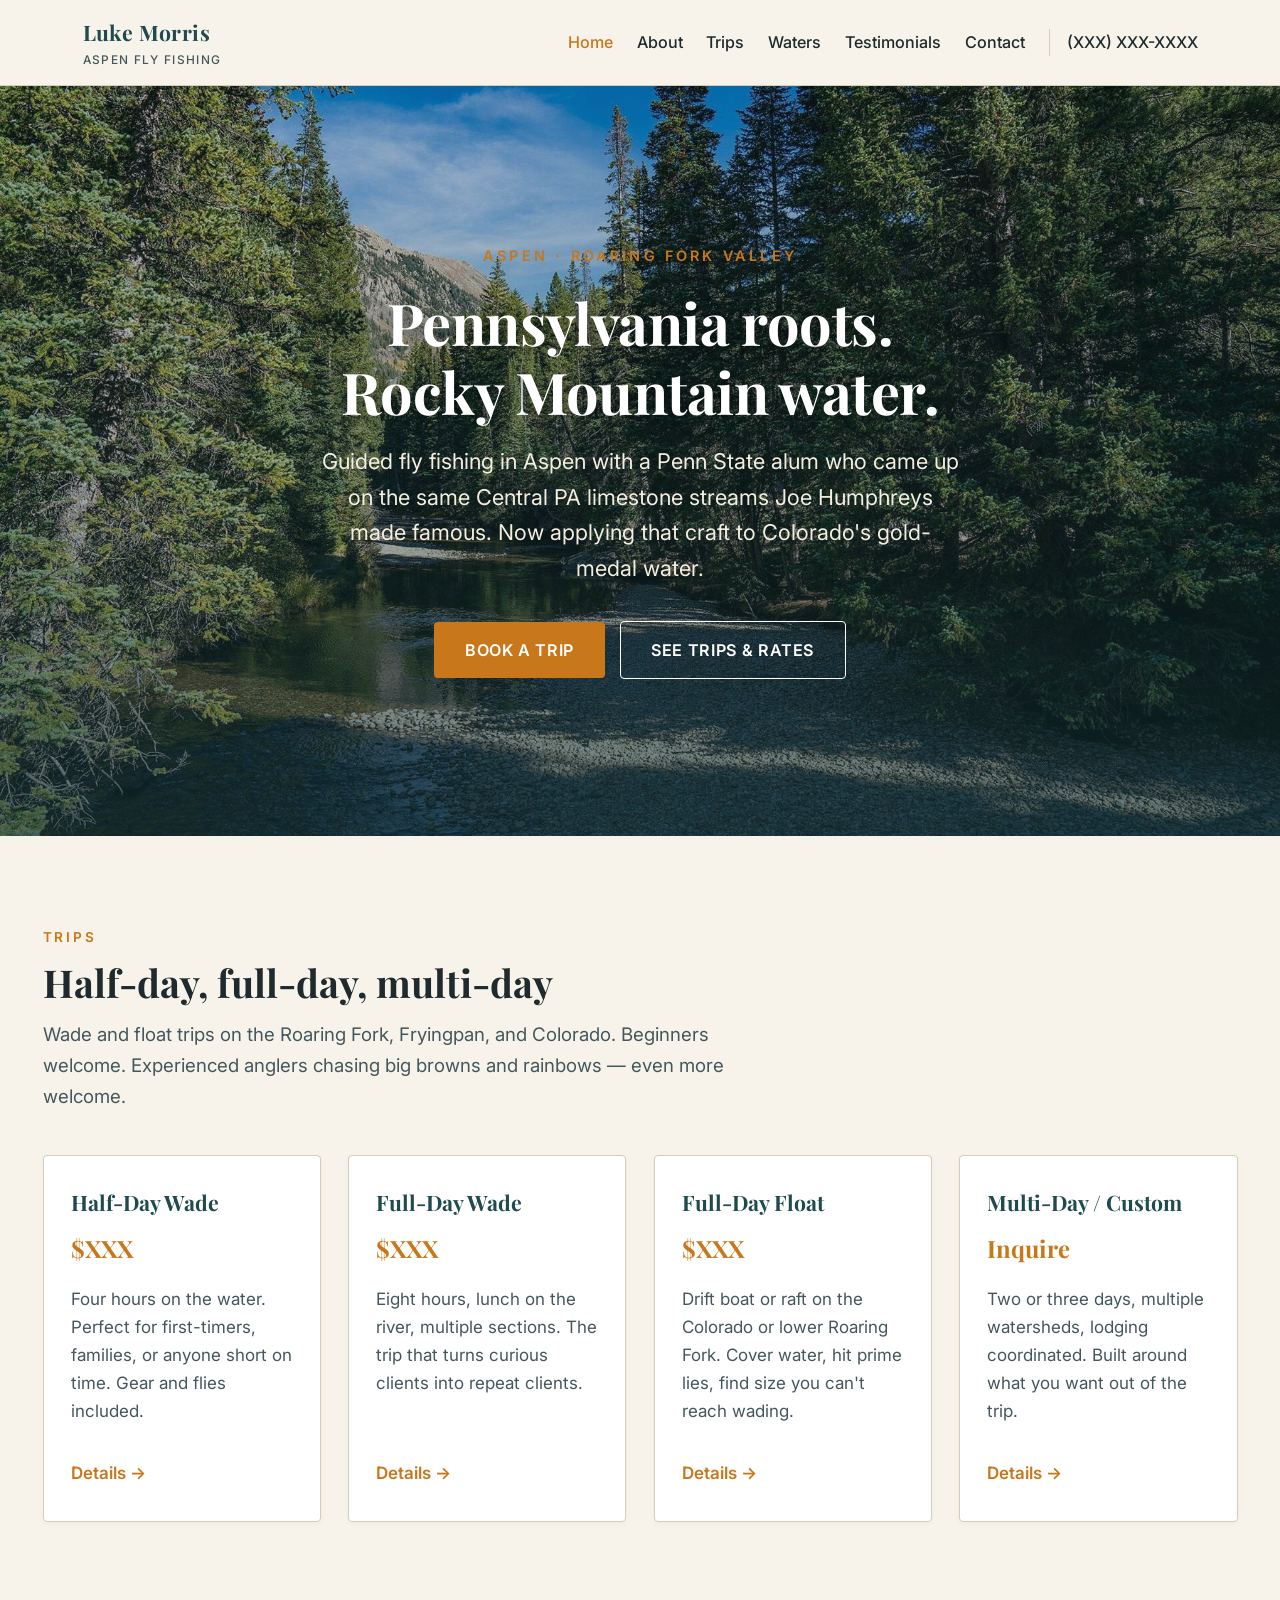
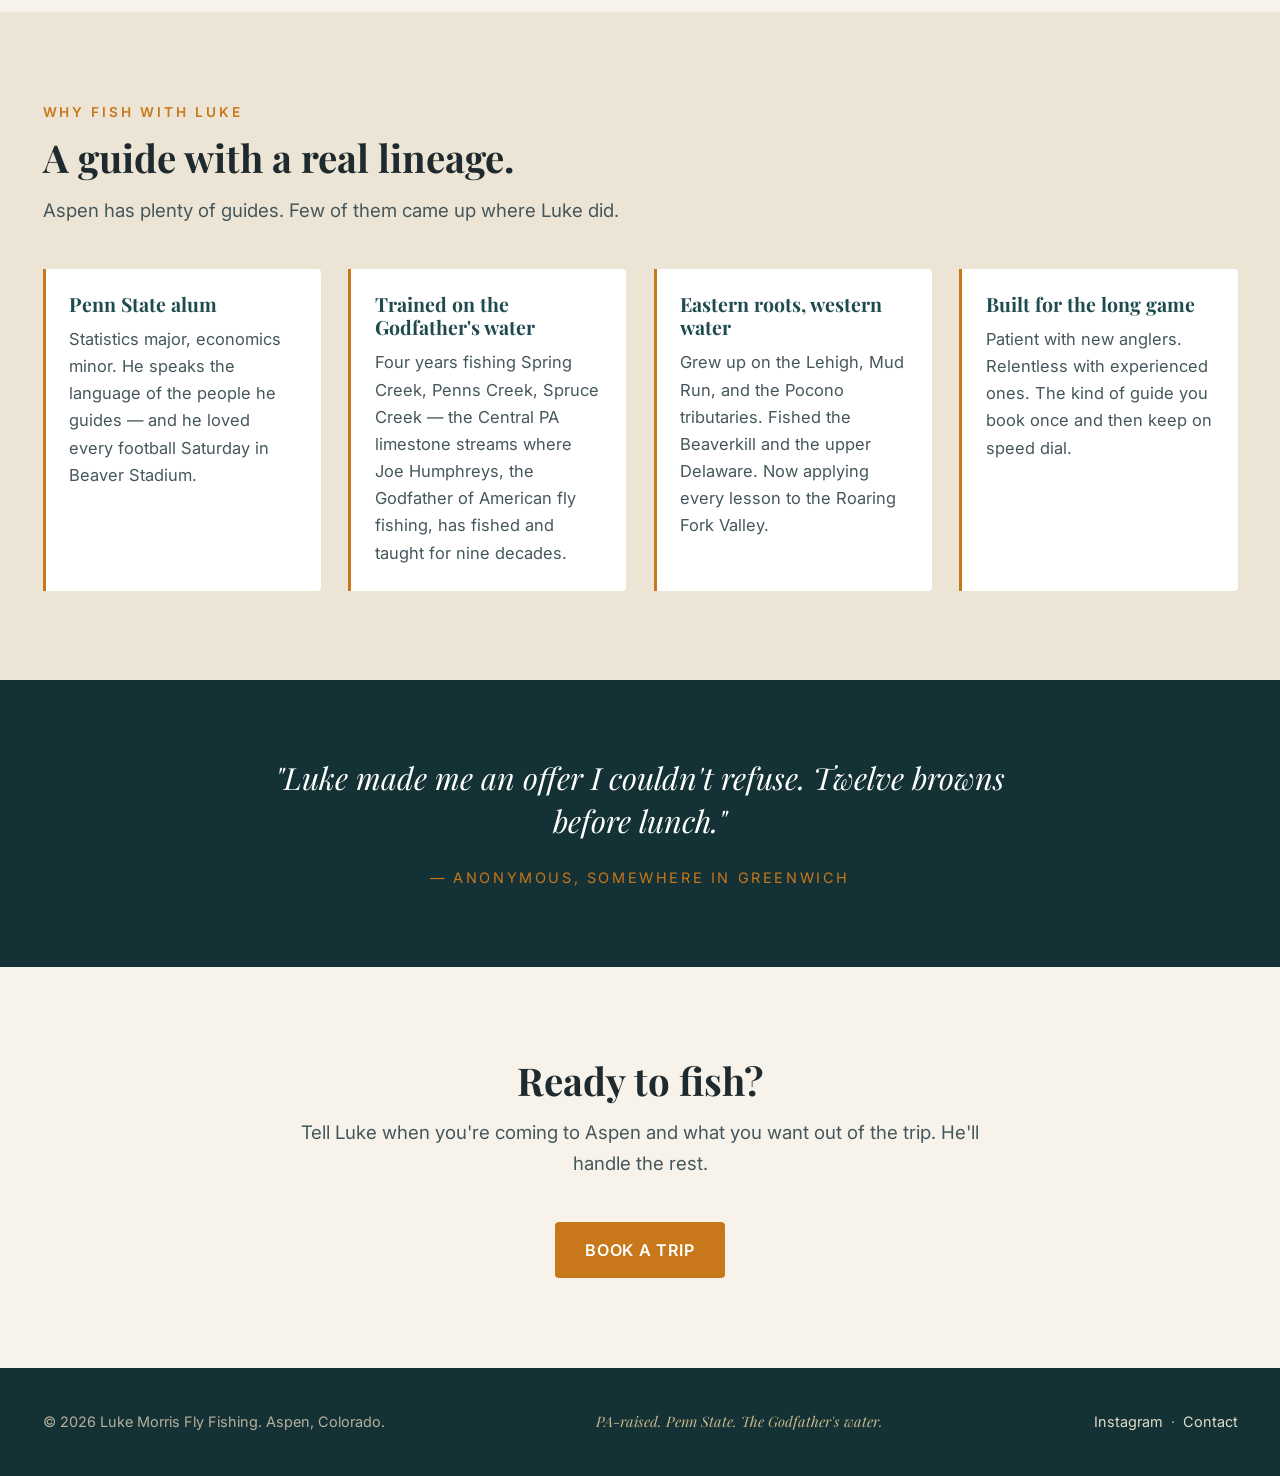
==== index.html @ 860aa76e "Hero image: use inline background-image (url() in CSS var was resolving relative to css/ subfolder)" ====
﻿<!doctype html>
<html lang="en">
<head>
<meta charset="utf-8">
<meta name="viewport" content="width=device-width,initial-scale=1">
<title>Luke Morris Fly Fishing — Aspen, Colorado</title>
<meta name="description" content="Aspen fly fishing guide Luke Morris — Pennsylvania roots, Penn State alum, Rocky Mountain water. Guided wade and float trips on the Roaring Fork and Colorado's gold-medal rivers.">
<link rel="preconnect" href="https://fonts.googleapis.com">
<link rel="preconnect" href="https://fonts.gstatic.com" crossorigin>
<link href="https://fonts.googleapis.com/css2?family=Playfair+Display:wght@600;700&family=Inter:wght@400;500;600;700&display=swap" rel="stylesheet">
<link rel="stylesheet" href="css/styles.css">
</head>
<body>

<header class="site-header">
  <div class="nav-wrap">
    <div class="brand">
      <a href="index.html">Luke Morris<small>Aspen Fly Fishing</small></a>
    </div>
    <button class="nav-toggle" aria-label="Open menu" aria-expanded="false">☰</button>
    <nav class="nav-main">
      <a href="index.html" class="active">Home</a>
      <a href="about.html">About</a>
      <a href="trips.html">Trips</a>
      <a href="waters.html">Waters</a>
      <a href="testimonials.html">Testimonials</a>
      <a href="contact.html">Contact</a>
      <a href="tel:+10000000000" class="nav-phone">(XXX) XXX-XXXX</a>
    </nav>
  </div>
</header>

<section class="hero" style="background-image:url('images/hero/home-hero.jpg');">
  <div class="hero-inner">
    <div class="eyebrow">Aspen · Roaring Fork Valley</div>
    <h1>Pennsylvania roots.<br>Rocky Mountain water.</h1>
    <p class="lede">Guided fly fishing in Aspen with a Penn State alum who came up on the same Central PA limestone streams Joe Humphreys made famous. Now applying that craft to Colorado's gold-medal water.</p>
    <a href="contact.html" class="btn">Book a trip</a>
    &nbsp;
    <a href="trips.html" class="btn btn-ghost">See trips &amp; rates</a>
  </div>
</section>

<section>
  <div class="section-wrap">
    <div class="section-eyebrow">Trips</div>
    <h2 class="section-title">Half-day, full-day, multi-day</h2>
    <p class="section-lede">Wade and float trips on the Roaring Fork, Fryingpan, and Colorado. Beginners welcome. Experienced anglers chasing big browns and rainbows — even more welcome.</p>
    <div class="tiles">
      <div class="tile">
        <h3>Half-Day Wade</h3>
        <div class="price">$XXX</div>
        <p>Four hours on the water. Perfect for first-timers, families, or anyone short on time. Gear and flies included.</p>
        <div class="tile-cta"><a href="trips.html#half-day">Details &rarr;</a></div>
      </div>
      <div class="tile">
        <h3>Full-Day Wade</h3>
        <div class="price">$XXX</div>
        <p>Eight hours, lunch on the river, multiple sections. The trip that turns curious clients into repeat clients.</p>
        <div class="tile-cta"><a href="trips.html#full-day">Details &rarr;</a></div>
      </div>
      <div class="tile">
        <h3>Full-Day Float</h3>
        <div class="price">$XXX</div>
        <p>Drift boat or raft on the Colorado or lower Roaring Fork. Cover water, hit prime lies, find size you can't reach wading.</p>
        <div class="tile-cta"><a href="trips.html#float">Details &rarr;</a></div>
      </div>
      <div class="tile">
        <h3>Multi-Day / Custom</h3>
        <div class="price">Inquire</div>
        <p>Two or three days, multiple watersheds, lodging coordinated. Built around what you want out of the trip.</p>
        <div class="tile-cta"><a href="trips.html#multi-day">Details &rarr;</a></div>
      </div>
    </div>
  </div>
</section>

<section class="bg-alt">
  <div class="section-wrap">
    <div class="section-eyebrow">Why fish with Luke</div>
    <h2 class="section-title">A guide with a real lineage.</h2>
    <p class="section-lede">Aspen has plenty of guides. Few of them came up where Luke did.</p>
    <div class="reasons">
      <div class="reason">
        <h3>Penn State alum</h3>
        <p>Statistics major, economics minor. He speaks the language of the people he guides — and he loved every football Saturday in Beaver Stadium.</p>
      </div>
      <div class="reason">
        <h3>Trained on the Godfather's water</h3>
        <p>Four years fishing Spring Creek, Penns Creek, Spruce Creek — the Central PA limestone streams where Joe Humphreys, the Godfather of American fly fishing, has fished and taught for nine decades.</p>
      </div>
      <div class="reason">
        <h3>Eastern roots, western water</h3>
        <p>Grew up on the Lehigh, Mud Run, and the Pocono tributaries. Fished the Beaverkill and the upper Delaware. Now applying every lesson to the Roaring Fork Valley.</p>
      </div>
      <div class="reason">
        <h3>Built for the long game</h3>
        <p>Patient with new anglers. Relentless with experienced ones. The kind of guide you book once and then keep on speed dial.</p>
      </div>
    </div>
  </div>
</section>

<section class="pullquote">
  <blockquote>
    "Luke made me an offer I couldn't refuse. Twelve browns before lunch."
  </blockquote>
  <cite>— Anonymous, somewhere in Greenwich</cite>
</section>

<section>
  <div class="section-wrap" style="text-align:center;">
    <h2 class="section-title">Ready to fish?</h2>
    <p class="section-lede" style="margin-left:auto;margin-right:auto;">Tell Luke when you're coming to Aspen and what you want out of the trip. He'll handle the rest.</p>
    <a href="contact.html" class="btn">Book a trip</a>
  </div>
</section>

<footer class="site-footer">
  <div class="footer-wrap">
    <div>&copy; <span id="yr"></span> Luke Morris Fly Fishing. Aspen, Colorado.</div>
    <div class="footer-tag">PA-raised. Penn State. The Godfather's water.</div>
    <div><a href="https://instagram.com/lukemorrisflyfishing">Instagram</a> &nbsp;·&nbsp; <a href="contact.html">Contact</a></div>
  </div>
  <script>document.getElementById("yr").textContent = new Date().getFullYear();</script>
</footer>

<script src="js/nav.js"></script>
</body>
</html>
---- css/styles.css ----
﻿/* Luke Morris Fly Fishing — styles.css
   Palette: deep teal, slate, warm cream, weathered wood, amber accent
   Typography: Playfair Display (serif headings) + Inter (sans body)
*/

:root {
  --color-bg: #f7f3eb;          /* warm cream */
  --color-bg-alt: #ece5d5;      /* deeper cream */
  --color-ink: #1f2a2e;         /* near-black ink */
  --color-ink-soft: #45575c;    /* slate gray for body */
  --color-teal: #1f4a4e;        /* deep teal */
  --color-teal-dark: #143235;
  --color-wood: #6b4f33;        /* weathered wood */
  --color-accent: #c8771a;      /* rising-fish amber */
  --color-accent-hover: #a05f12;
  --color-rule: #d6cdb8;

  --font-display: "Playfair Display", Georgia, "Times New Roman", serif;
  --font-body: "Inter", -apple-system, BlinkMacSystemFont, "Segoe UI", Roboto, sans-serif;

  --max-w: 1200px;
  --pad-x: clamp(1rem, 4vw, 2.5rem);
  --radius: 4px;
}

* { box-sizing: border-box; }

html, body {
  margin: 0;
  padding: 0;
  background: var(--color-bg);
  color: var(--color-ink);
  font-family: var(--font-body);
  font-size: 17px;
  line-height: 1.65;
  -webkit-font-smoothing: antialiased;
}

img { max-width: 100%; height: auto; display: block; }

a { color: var(--color-accent); text-decoration: none; }
a:hover { color: var(--color-accent-hover); text-decoration: underline; }

h1, h2, h3, h4 {
  font-family: var(--font-display);
  color: var(--color-ink);
  line-height: 1.2;
  margin: 0 0 0.5em;
  font-weight: 700;
}
h1 { font-size: clamp(2rem, 4.5vw, 3.6rem); letter-spacing: -0.01em; }
h2 { font-size: clamp(1.6rem, 3vw, 2.4rem); }
h3 { font-size: 1.25rem; }

p { margin: 0 0 1em; color: var(--color-ink-soft); }

/* ---------- Header / Nav ---------- */
.site-header {
  background: var(--color-bg);
  border-bottom: 1px solid var(--color-rule);
  position: sticky;
  top: 0;
  z-index: 50;
}
.nav-wrap {
  max-width: var(--max-w);
  margin: 0 auto;
  padding: 0.9rem var(--pad-x);
  display: flex;
  align-items: center;
  justify-content: space-between;
  gap: 1rem;
}
.brand {
  font-family: var(--font-display);
  font-weight: 700;
  font-size: 1.25rem;
  color: var(--color-teal);
  letter-spacing: 0.02em;
}
.brand a { color: inherit; }
.brand a:hover { text-decoration: none; color: var(--color-teal-dark); }
.brand small { display: block; font-family: var(--font-body); font-size: 0.7rem; font-weight: 500; color: var(--color-ink-soft); letter-spacing: 0.12em; text-transform: uppercase; }

.nav-main {
  display: flex;
  align-items: center;
  gap: 1.4rem;
}
.nav-main a {
  color: var(--color-ink);
  font-size: 0.95rem;
  font-weight: 500;
}
.nav-main a:hover { color: var(--color-accent); text-decoration: none; }
.nav-main a.active { color: var(--color-accent); }
.nav-phone {
  font-weight: 600;
  color: var(--color-teal);
  padding-left: 1rem;
  border-left: 1px solid var(--color-rule);
}

.nav-toggle {
  display: none;
  background: none;
  border: 0;
  font-size: 1.5rem;
  color: var(--color-ink);
  cursor: pointer;
}

@media (max-width: 820px) {
  .nav-toggle { display: block; }
  .nav-main {
    display: none;
    position: absolute;
    top: 100%;
    left: 0;
    right: 0;
    flex-direction: column;
    background: var(--color-bg);
    border-bottom: 1px solid var(--color-rule);
    padding: 1rem var(--pad-x) 1.5rem;
    gap: 0.9rem;
    box-shadow: 0 6px 18px rgba(0,0,0,0.05);
  }
  .nav-main.open { display: flex; }
  .nav-phone { padding-left: 0; border-left: 0; }
}

/* ---------- Hero ---------- */
.hero {
  position: relative;
  min-height: clamp(380px, 70vh, 640px);
  display: flex;
  align-items: center;
  justify-content: center;
  text-align: center;
  color: #fff;
  overflow: hidden;
  background-color: #2a4a4e;

  background-size: cover;
  background-position: center;
  background-repeat: no-repeat;
}
.hero::before {
  content: "";
  position: absolute;
  inset: 0;
  background: linear-gradient(180deg, rgba(20,50,53,0.25) 0%, rgba(20,50,53,0.40) 60%, rgba(20,50,53,0.65) 100%);
  z-index: 0;
}
.hero-inner {
  position: relative;
  z-index: 1;
  max-width: 900px;
  padding: 4rem var(--pad-x);
}
.hero h1 {
  color: #fff;
  text-shadow: 0 2px 18px rgba(0,0,0,0.35);
  margin-bottom: 0.3em;
}
.hero .eyebrow {
  font-family: var(--font-body);
  font-size: 0.85rem;
  letter-spacing: 0.22em;
  text-transform: uppercase;
  font-weight: 600;
  color: var(--color-accent);
  margin-bottom: 1.2rem;
}
.hero p.lede {
  font-size: clamp(1.05rem, 1.7vw, 1.3rem);
  color: #f3eee0;
  margin: 0 auto 2rem;
  max-width: 640px;
}

/* ---------- Buttons ---------- */
.btn {
  display: inline-block;
  padding: 0.85rem 1.8rem;
  background: var(--color-accent);
  color: #fff;
  border-radius: var(--radius);
  font-weight: 600;
  font-size: 0.95rem;
  letter-spacing: 0.04em;
  text-transform: uppercase;
  transition: background 120ms ease;
  border: 0;
  cursor: pointer;
}
.btn:hover { background: var(--color-accent-hover); color: #fff; text-decoration: none; }
.btn-ghost {
  background: transparent;
  color: #fff;
  border: 1.5px solid #fff;
}
.btn-ghost:hover { background: #fff; color: var(--color-teal); }

/* ---------- Sections ---------- */
section {
  padding: clamp(3rem, 7vw, 6rem) var(--pad-x);
}
.section-wrap {
  max-width: var(--max-w);
  margin: 0 auto;
}
.section-eyebrow {
  font-size: 0.8rem;
  letter-spacing: 0.22em;
  text-transform: uppercase;
  color: var(--color-accent);
  font-weight: 600;
  margin-bottom: 0.6rem;
}
.section-title { margin-bottom: 0.4em; }
.section-lede { font-size: 1.1rem; max-width: 720px; margin-bottom: 2.5rem; }

.bg-alt { background: var(--color-bg-alt); }
.bg-teal { background: var(--color-teal); color: #f3eee0; }
.bg-teal h2, .bg-teal h3 { color: #fff; }
.bg-teal p { color: #d8d2c1; }

/* ---------- Trip tiles ---------- */
.tiles {
  display: grid;
  grid-template-columns: repeat(auto-fit, minmax(260px, 1fr));
  gap: 1.6rem;
}
.tile {
  background: #fff;
  border-radius: var(--radius);
  padding: 2rem 1.6rem;
  border: 1px solid var(--color-rule);
  box-shadow: 0 2px 6px rgba(0,0,0,0.03);
  display: flex;
  flex-direction: column;
}
.tile h3 { color: var(--color-teal); margin-bottom: 0.3em; }
.tile .price { font-family: var(--font-display); font-size: 1.4rem; color: var(--color-accent); font-weight: 700; margin: 0.4rem 0 1rem; }
.tile p { flex: 1; }
.tile .tile-cta { margin-top: 1rem; font-weight: 600; color: var(--color-teal); }

/* ---------- Reason cards ---------- */
.reasons {
  display: grid;
  grid-template-columns: repeat(auto-fit, minmax(240px, 1fr));
  gap: 1.6rem;
}
.reason {
  padding: 1.4rem;
  border-left: 3px solid var(--color-accent);
  background: #fff;
  border-radius: 0 var(--radius) var(--radius) 0;
}
.reason h3 { color: var(--color-teal); font-size: 1.15rem; }
.reason p { font-size: 0.97rem; margin-bottom: 0; }

/* ---------- Pull quote ---------- */
.pullquote {
  text-align: center;
  padding: clamp(3rem, 6vw, 5rem) var(--pad-x);
  background: var(--color-teal-dark);
  color: #f3eee0;
}
.pullquote blockquote {
  font-family: var(--font-display);
  font-style: italic;
  font-size: clamp(1.3rem, 2.6vw, 1.8rem);
  max-width: 800px;
  margin: 0 auto;
  line-height: 1.4;
  color: #fff;
}
.pullquote cite {
  display: block;
  margin-top: 1.4rem;
  font-style: normal;
  font-family: var(--font-body);
  font-size: 0.85rem;
  letter-spacing: 0.18em;
  text-transform: uppercase;
  color: var(--color-accent);
}

/* ---------- About / page intro ---------- */
.page-intro {
  background: var(--color-teal);
  color: #f3eee0;
  padding: clamp(3rem, 6vw, 5rem) var(--pad-x);
}
.page-intro .section-wrap { max-width: 900px; }
.page-intro h1 { color: #fff; }
.page-intro .eyebrow { color: var(--color-accent); font-size: 0.85rem; letter-spacing: 0.22em; text-transform: uppercase; font-weight: 600; margin-bottom: 0.8rem; }
.page-intro p { color: #e2dbc8; font-size: 1.1rem; }

/* ---------- Prose ---------- */
.prose { max-width: 760px; margin: 0 auto; }
.prose p { font-size: 1.05rem; }
.prose h2 { margin-top: 2.5rem; }
.prose figure { margin: 2rem 0; }
.prose figure img { border-radius: var(--radius); }
.prose figcaption { font-size: 0.85rem; color: var(--color-ink-soft); margin-top: 0.6rem; text-align: center; font-style: italic; }

/* ---------- Waters page grid ---------- */
.waters-region {
  margin-bottom: clamp(2.5rem, 5vw, 4rem);
}
.region-header {
  border-bottom: 2px solid var(--color-accent);
  padding-bottom: 0.8rem;
  margin-bottom: 1.8rem;
  display: flex;
  align-items: baseline;
  justify-content: space-between;
  flex-wrap: wrap;
  gap: 0.5rem;
}
.region-header h2 { margin: 0; }
.region-header .region-subtitle {
  font-size: 0.85rem;
  letter-spacing: 0.18em;
  text-transform: uppercase;
  color: var(--color-wood);
  font-weight: 600;
}
.waters-grid {
  display: grid;
  grid-template-columns: repeat(auto-fit, minmax(280px, 1fr));
  gap: 1.6rem;
}
.water-card {
  background: #fff;
  border: 1px solid var(--color-rule);
  border-radius: var(--radius);
  overflow: hidden;
  display: flex;
  flex-direction: column;
}
.water-card img {
  width: 100%;
  aspect-ratio: 4/3;
  object-fit: cover;
  background: #d8d2c1;
}
.water-card .water-body {
  padding: 1.2rem 1.3rem 1.4rem;
}
.water-card h3 {
  font-size: 1.15rem;
  color: var(--color-teal);
  margin-bottom: 0.3em;
}
.water-card .water-loc {
  font-size: 0.8rem;
  letter-spacing: 0.16em;
  text-transform: uppercase;
  color: var(--color-wood);
  font-weight: 600;
  margin-bottom: 0.5rem;
}
.water-card p { font-size: 0.95rem; margin-bottom: 0; }

/* ---------- Testimonials ---------- */
.quotes {
  display: grid;
  grid-template-columns: repeat(auto-fit, minmax(280px, 1fr));
  gap: 1.6rem;
}
.quote {
  background: #fff;
  border-left: 4px solid var(--color-accent);
  padding: 1.6rem 1.6rem 1.4rem;
  border-radius: 0 var(--radius) var(--radius) 0;
  box-shadow: 0 2px 6px rgba(0,0,0,0.03);
}
.quote blockquote {
  font-family: var(--font-display);
  font-style: italic;
  font-size: 1.15rem;
  line-height: 1.45;
  color: var(--color-ink);
  margin: 0 0 0.8rem;
}
.quote cite {
  font-style: normal;
  font-size: 0.8rem;
  letter-spacing: 0.18em;
  text-transform: uppercase;
  color: var(--color-wood);
  font-weight: 600;
}

/* ---------- Contact ---------- */
.contact-grid {
  display: grid;
  grid-template-columns: repeat(auto-fit, minmax(260px, 1fr));
  gap: 2rem;
  max-width: 900px;
  margin: 0 auto;
}
.contact-block h3 {
  color: var(--color-teal);
  font-size: 1.1rem;
  margin-bottom: 0.4em;
}
.contact-block a.big {
  font-family: var(--font-display);
  font-size: 1.4rem;
  color: var(--color-accent);
  font-weight: 700;
}

/* ---------- Footer ---------- */
.site-footer {
  background: var(--color-teal-dark);
  color: #b8b09c;
  padding: 2.5rem var(--pad-x);
  font-size: 0.85rem;
}
.footer-wrap {
  max-width: var(--max-w);
  margin: 0 auto;
  display: flex;
  align-items: center;
  justify-content: space-between;
  flex-wrap: wrap;
  gap: 1rem;
}
.footer-wrap a { color: #e2dbc8; }
.footer-wrap .footer-tag { font-style: italic; color: #c8b88a; font-family: var(--font-display); }
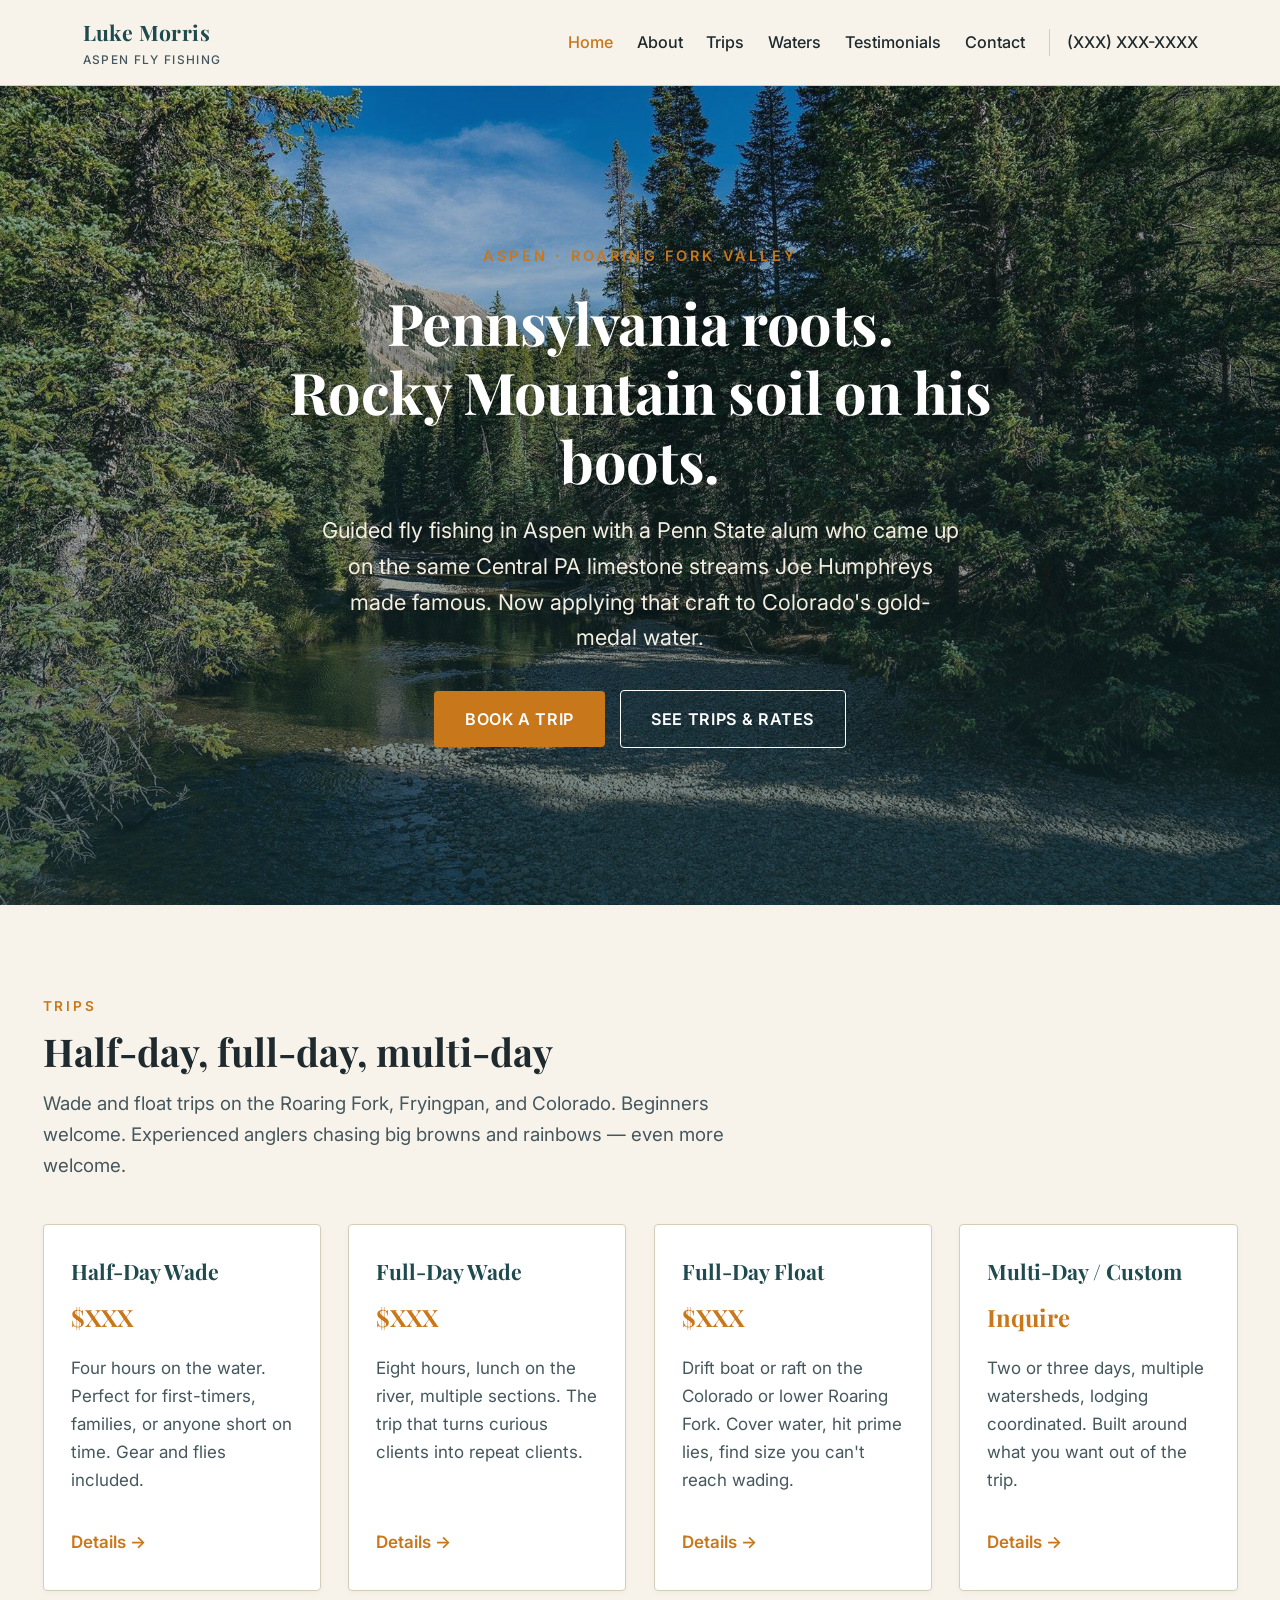
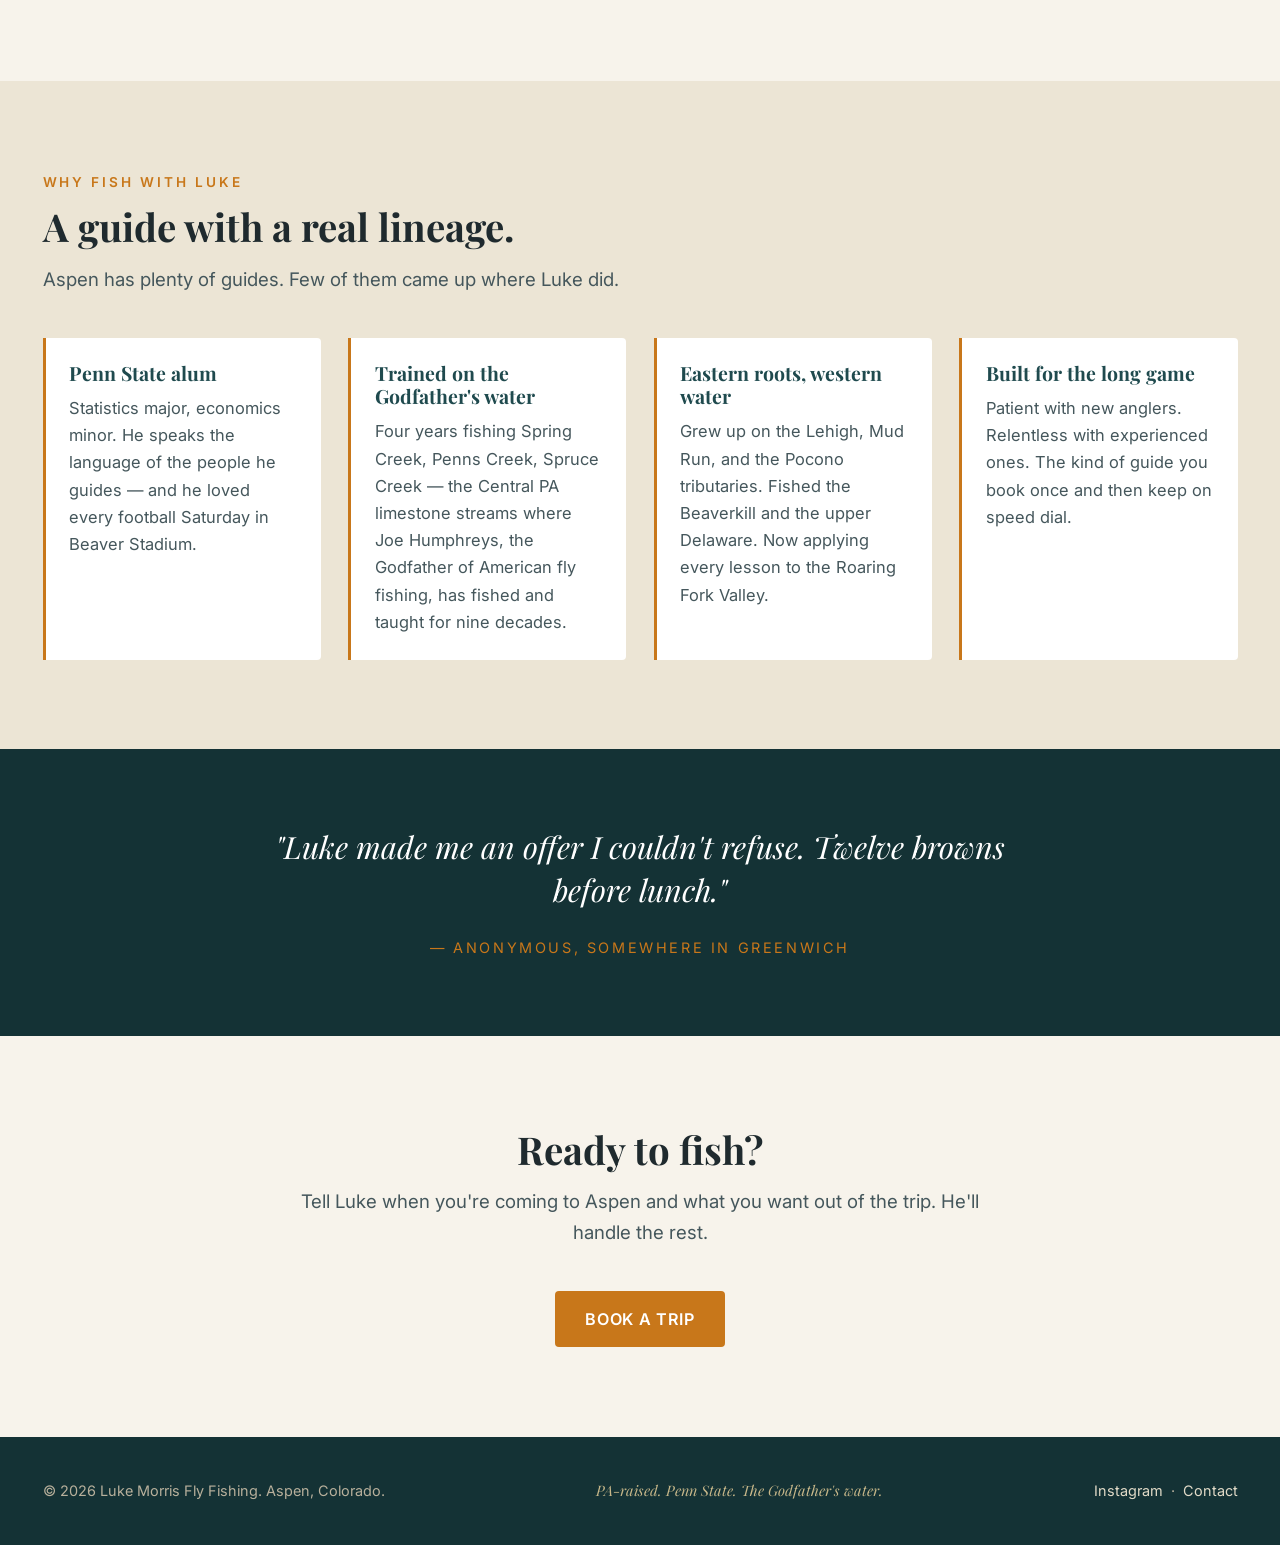
==== commit 7725572c: "Update hero tagline: 'Rocky Mountain water' -> 'Rocky Mountain soil on his boots'" ====
--- a/index.html
+++ b/index.html
@@ -33,7 +33,7 @@
 <section class="hero" style="background-image:url('images/hero/home-hero.jpg');">
   <div class="hero-inner">
     <div class="eyebrow">Aspen · Roaring Fork Valley</div>
-    <h1>Pennsylvania roots.<br>Rocky Mountain water.</h1>
+    <h1>Pennsylvania roots.<br>Rocky Mountain soil on his boots.</h1>
     <p class="lede">Guided fly fishing in Aspen with a Penn State alum who came up on the same Central PA limestone streams Joe Humphreys made famous. Now applying that craft to Colorado's gold-medal water.</p>
     <a href="contact.html" class="btn">Book a trip</a>
     &nbsp;
--- a/css/styles.css
+++ b/css/styles.css
@@ -411,9 +411,12 @@
 }
 .contact-block a.big {
   font-family: var(--font-display);
-  font-size: 1.4rem;
+  font-size: 1.25rem;
   color: var(--color-accent);
   font-weight: 700;
+  word-break: break-word;
+  display: block;
+  margin-bottom: 0.4rem;
 }
 
 /* ---------- Footer ---------- */
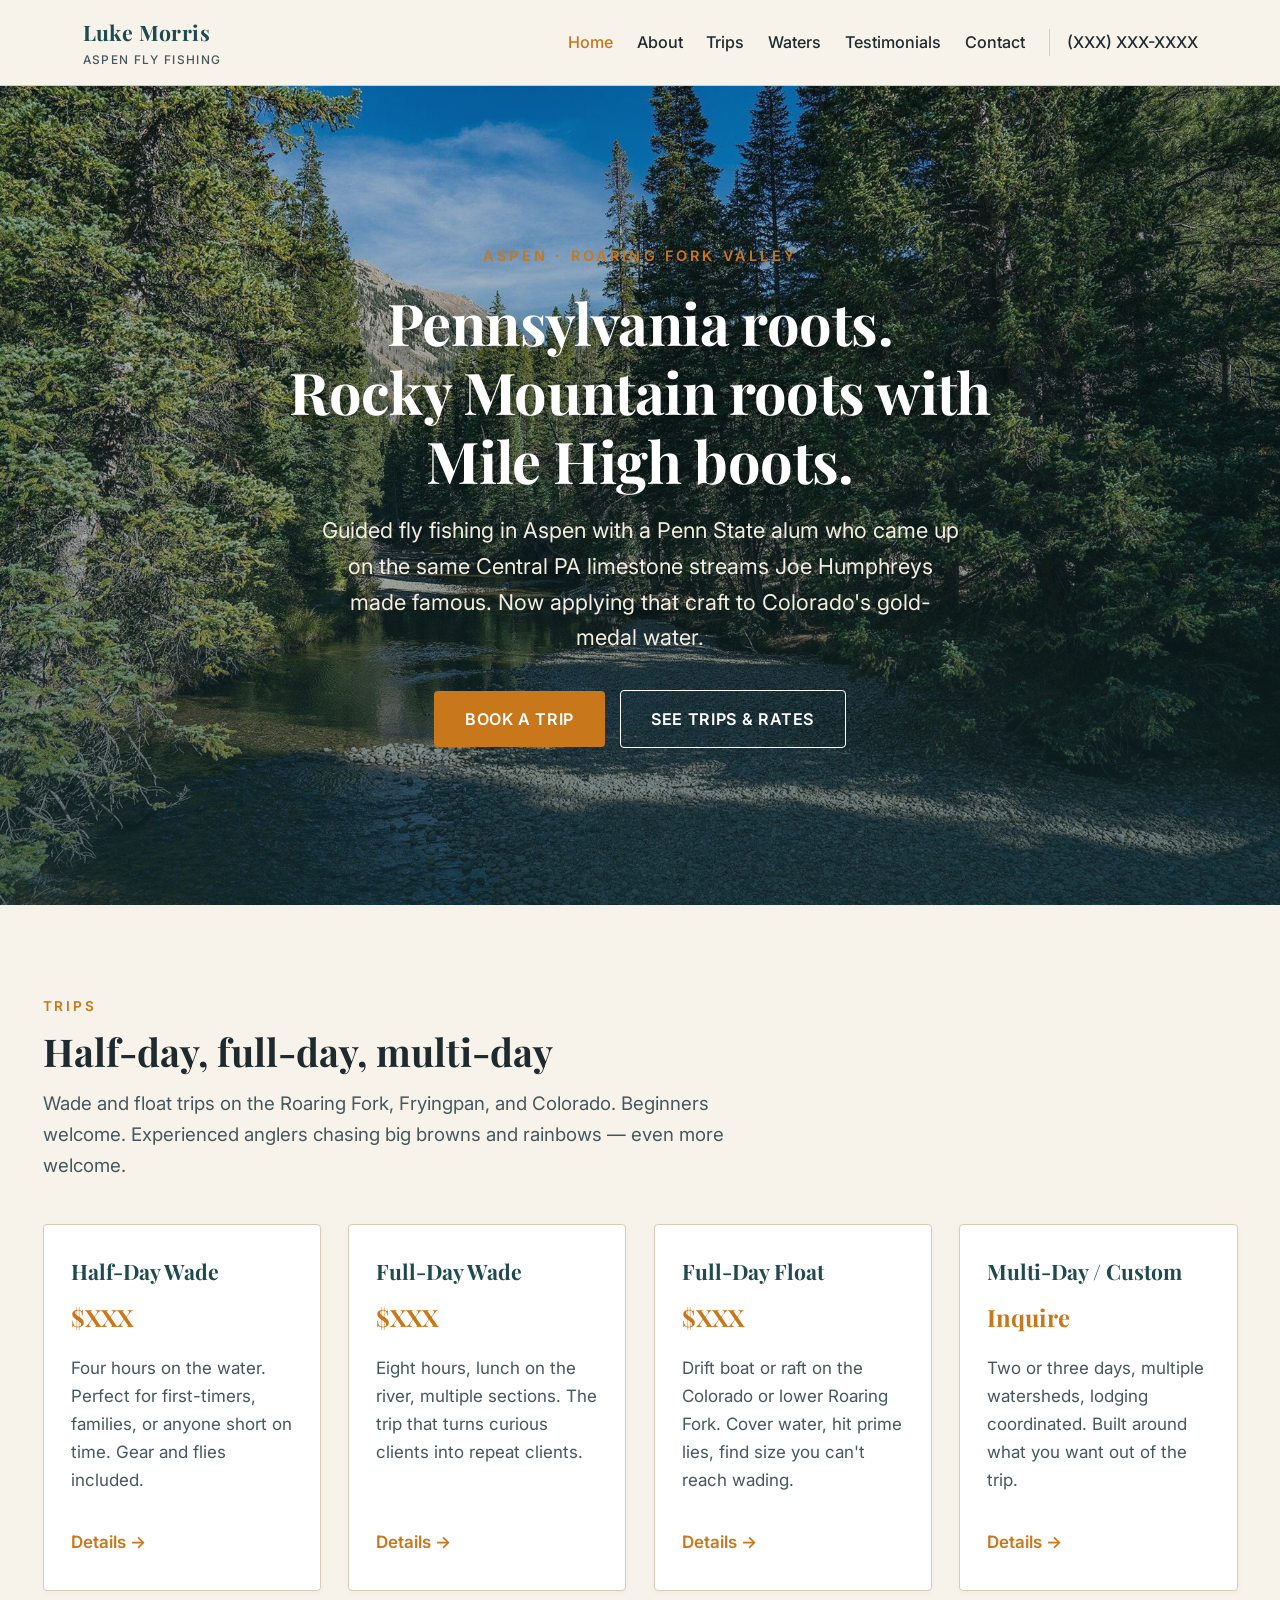
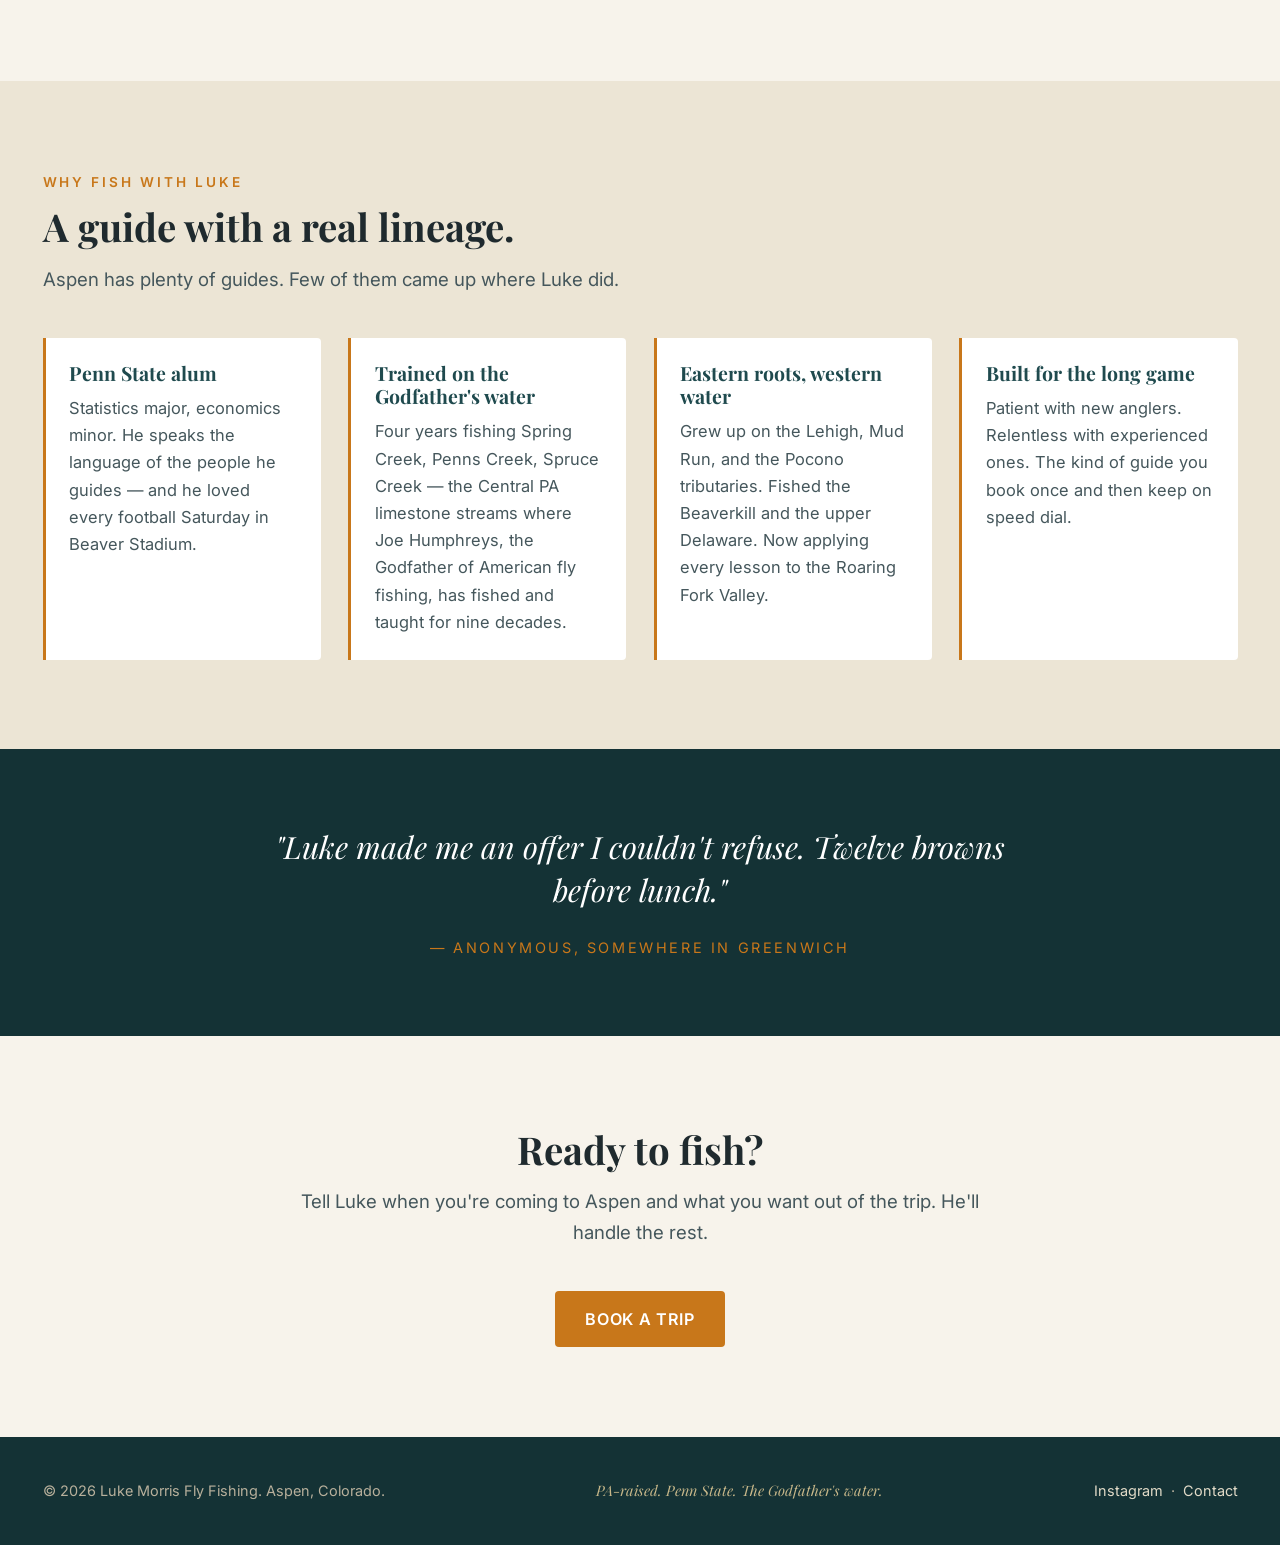
==== commit f5e84a2a: "Tagline: 'Rocky Mountain roots with Mile High boots'" ====
--- a/index.html
+++ b/index.html
@@ -33,7 +33,7 @@
 <section class="hero" style="background-image:url('images/hero/home-hero.jpg');">
   <div class="hero-inner">
     <div class="eyebrow">Aspen · Roaring Fork Valley</div>
-    <h1>Pennsylvania roots.<br>Rocky Mountain soil on his boots.</h1>
+    <h1>Pennsylvania roots.<br>Rocky Mountain roots with Mile High boots.</h1>
     <p class="lede">Guided fly fishing in Aspen with a Penn State alum who came up on the same Central PA limestone streams Joe Humphreys made famous. Now applying that craft to Colorado's gold-medal water.</p>
     <a href="contact.html" class="btn">Book a trip</a>
     &nbsp;
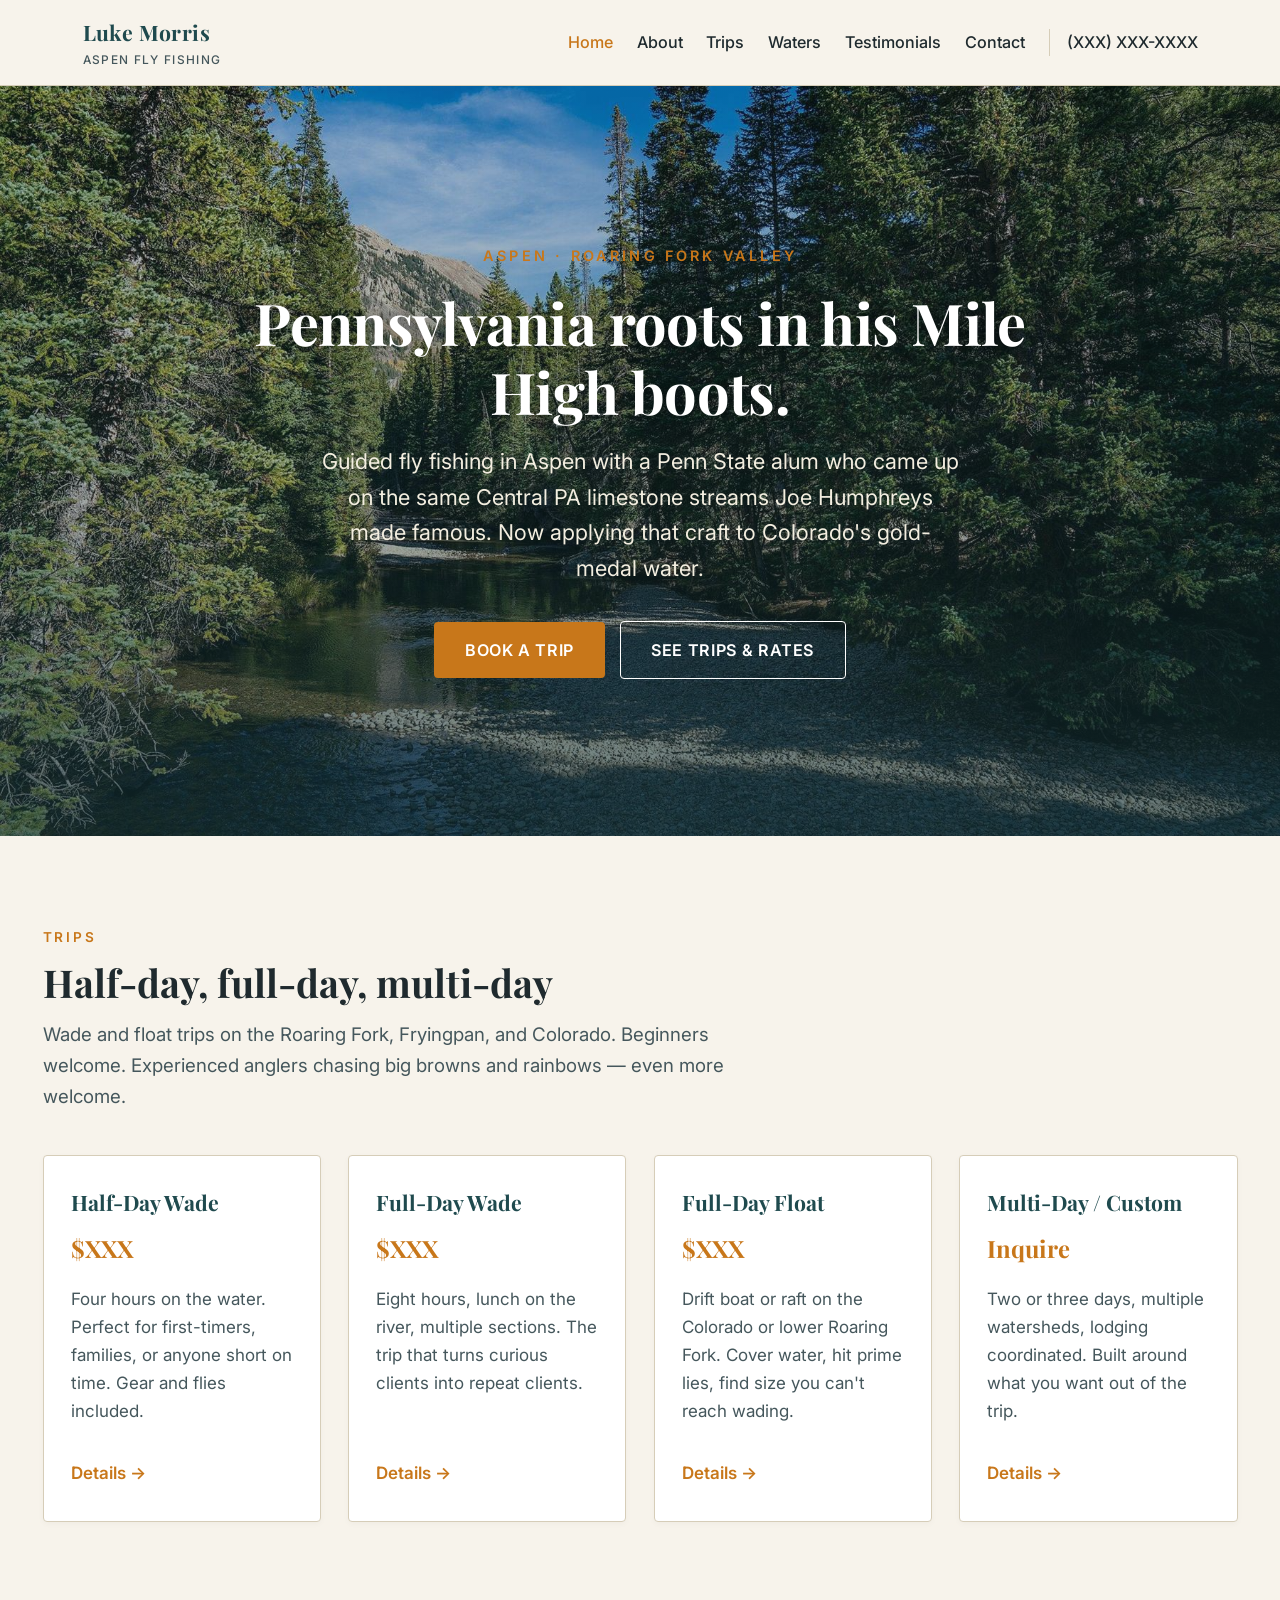
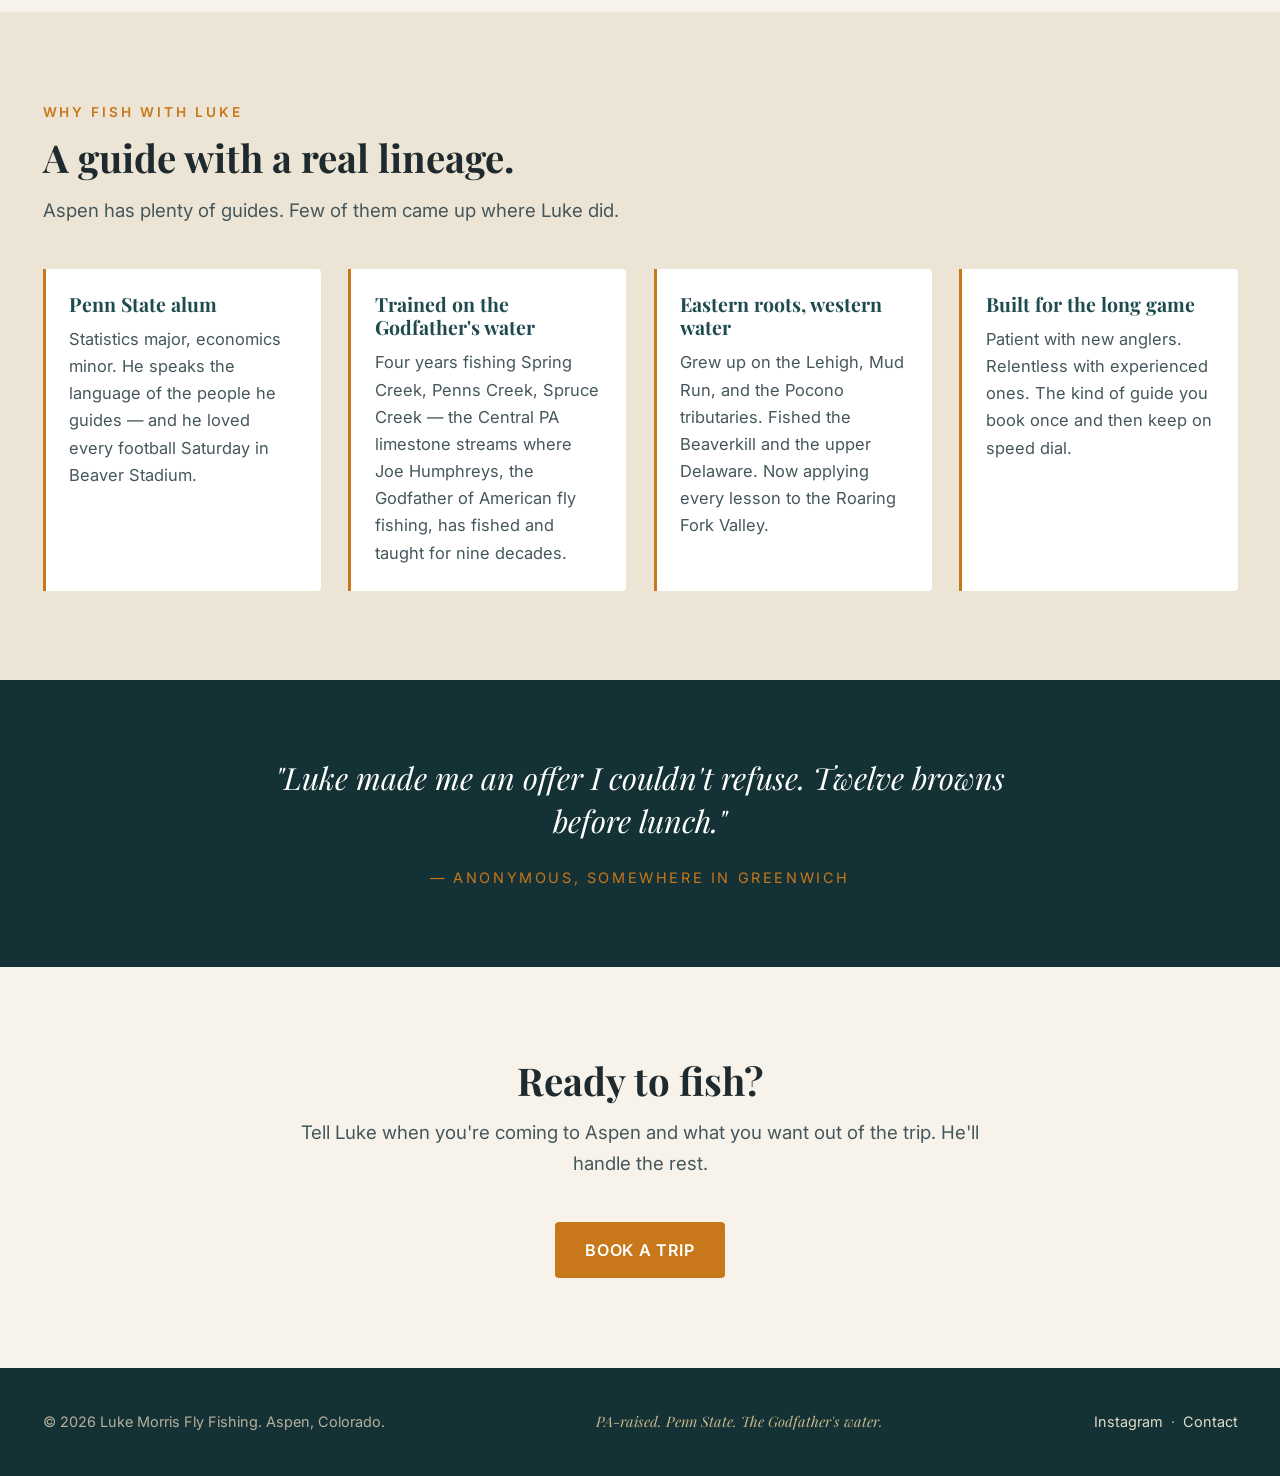
==== commit 76e6372c: "Tagline: 'Pennsylvania roots in his Mile High boots'" ====
--- a/index.html
+++ b/index.html
@@ -33,7 +33,7 @@
 <section class="hero" style="background-image:url('images/hero/home-hero.jpg');">
   <div class="hero-inner">
     <div class="eyebrow">Aspen · Roaring Fork Valley</div>
-    <h1>Pennsylvania roots.<br>Rocky Mountain roots with Mile High boots.</h1>
+    <h1>Pennsylvania roots in his Mile High boots.</h1>
     <p class="lede">Guided fly fishing in Aspen with a Penn State alum who came up on the same Central PA limestone streams Joe Humphreys made famous. Now applying that craft to Colorado's gold-medal water.</p>
     <a href="contact.html" class="btn">Book a trip</a>
     &nbsp;
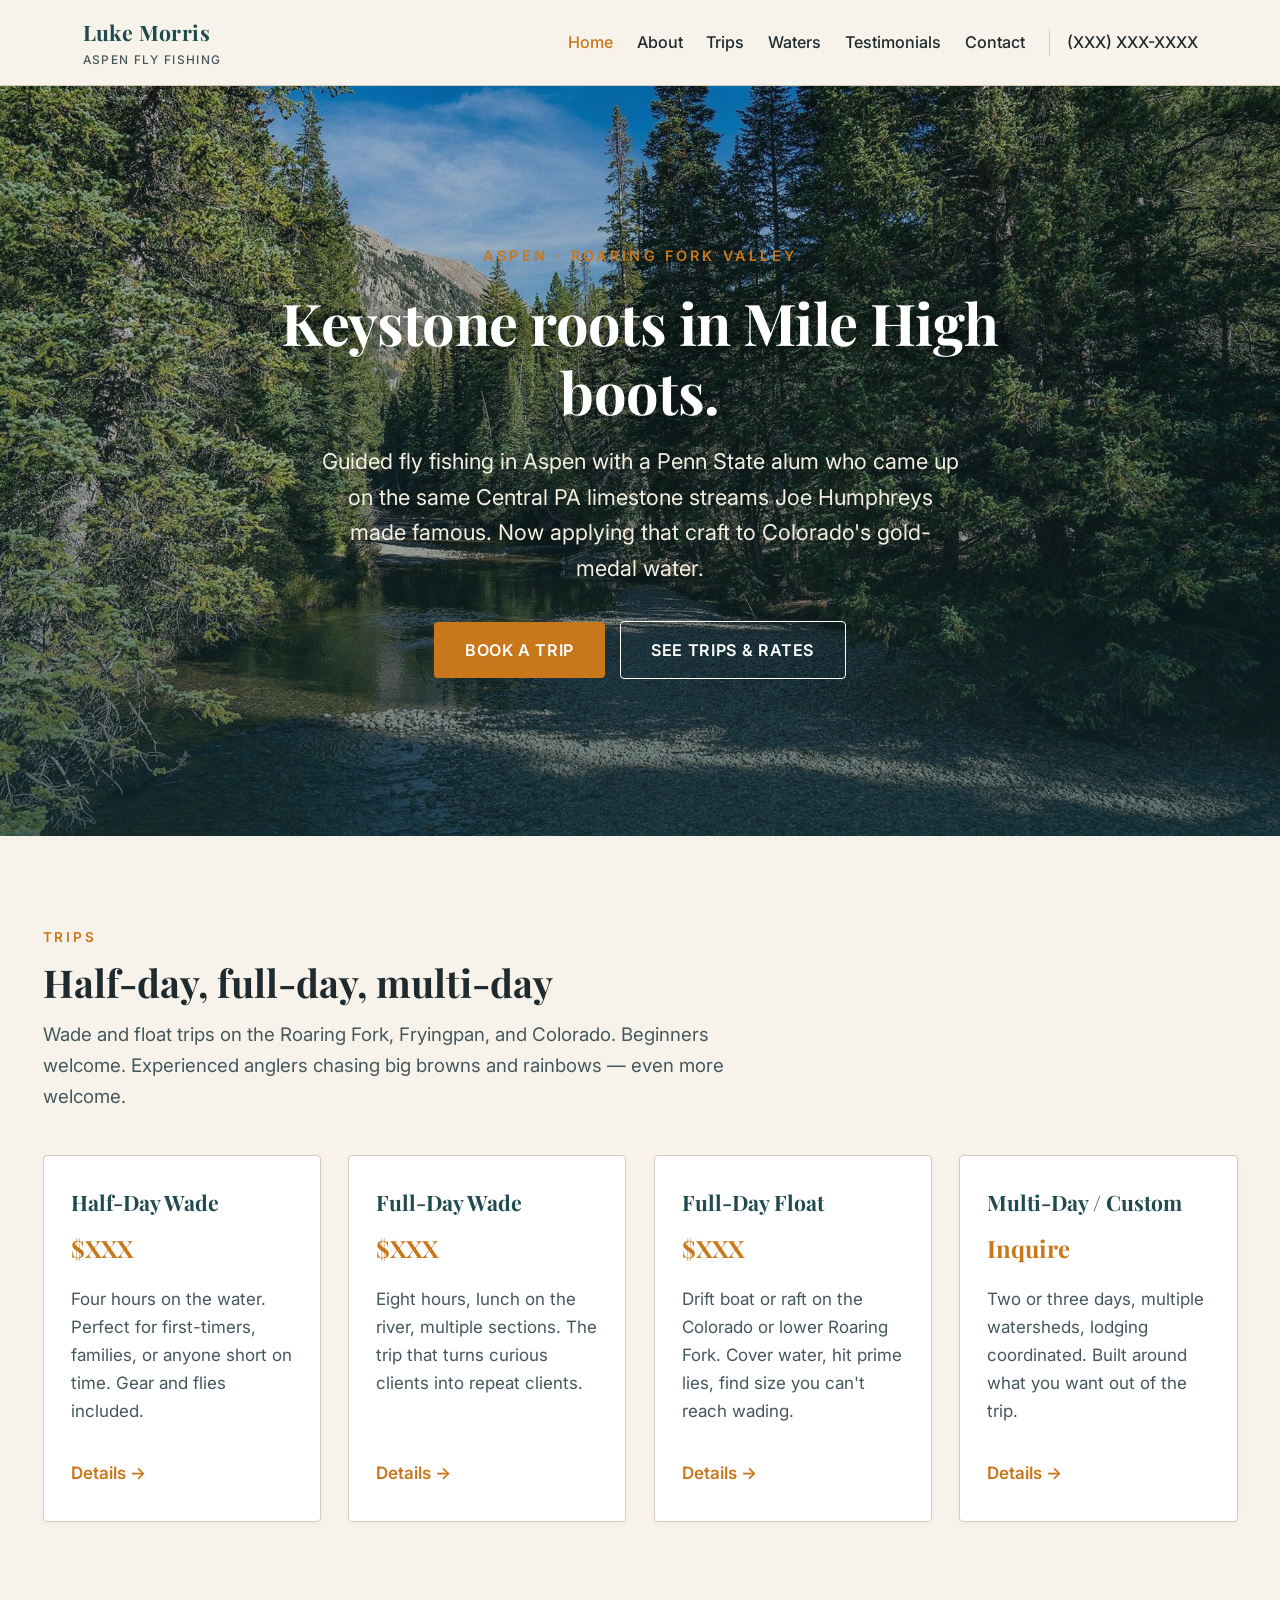
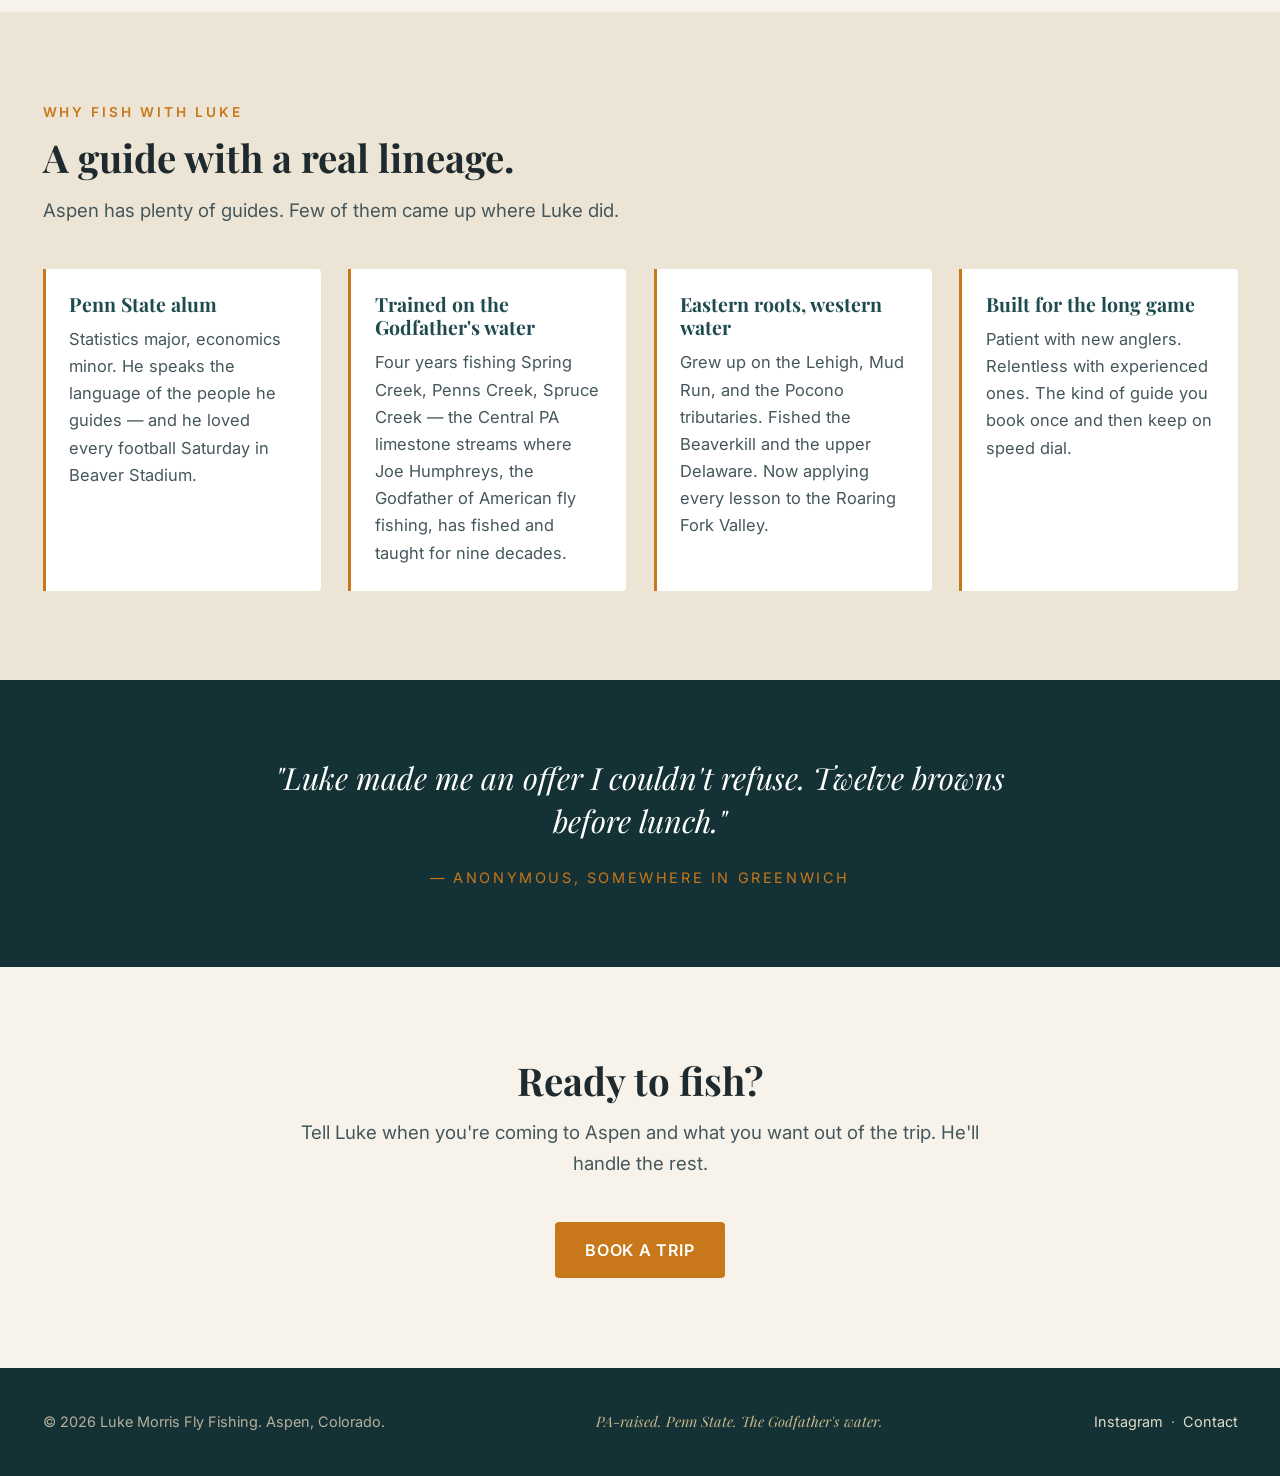
==== commit 743007ef: "Tagline: 'Keystone roots in Mile High boots'" ====
--- a/index.html
+++ b/index.html
@@ -33,7 +33,7 @@
 <section class="hero" style="background-image:url('images/hero/home-hero.jpg');">
   <div class="hero-inner">
     <div class="eyebrow">Aspen · Roaring Fork Valley</div>
-    <h1>Pennsylvania roots in his Mile High boots.</h1>
+    <h1>Keystone roots in Mile High boots.</h1>
     <p class="lede">Guided fly fishing in Aspen with a Penn State alum who came up on the same Central PA limestone streams Joe Humphreys made famous. Now applying that craft to Colorado's gold-medal water.</p>
     <a href="contact.html" class="btn">Book a trip</a>
     &nbsp;
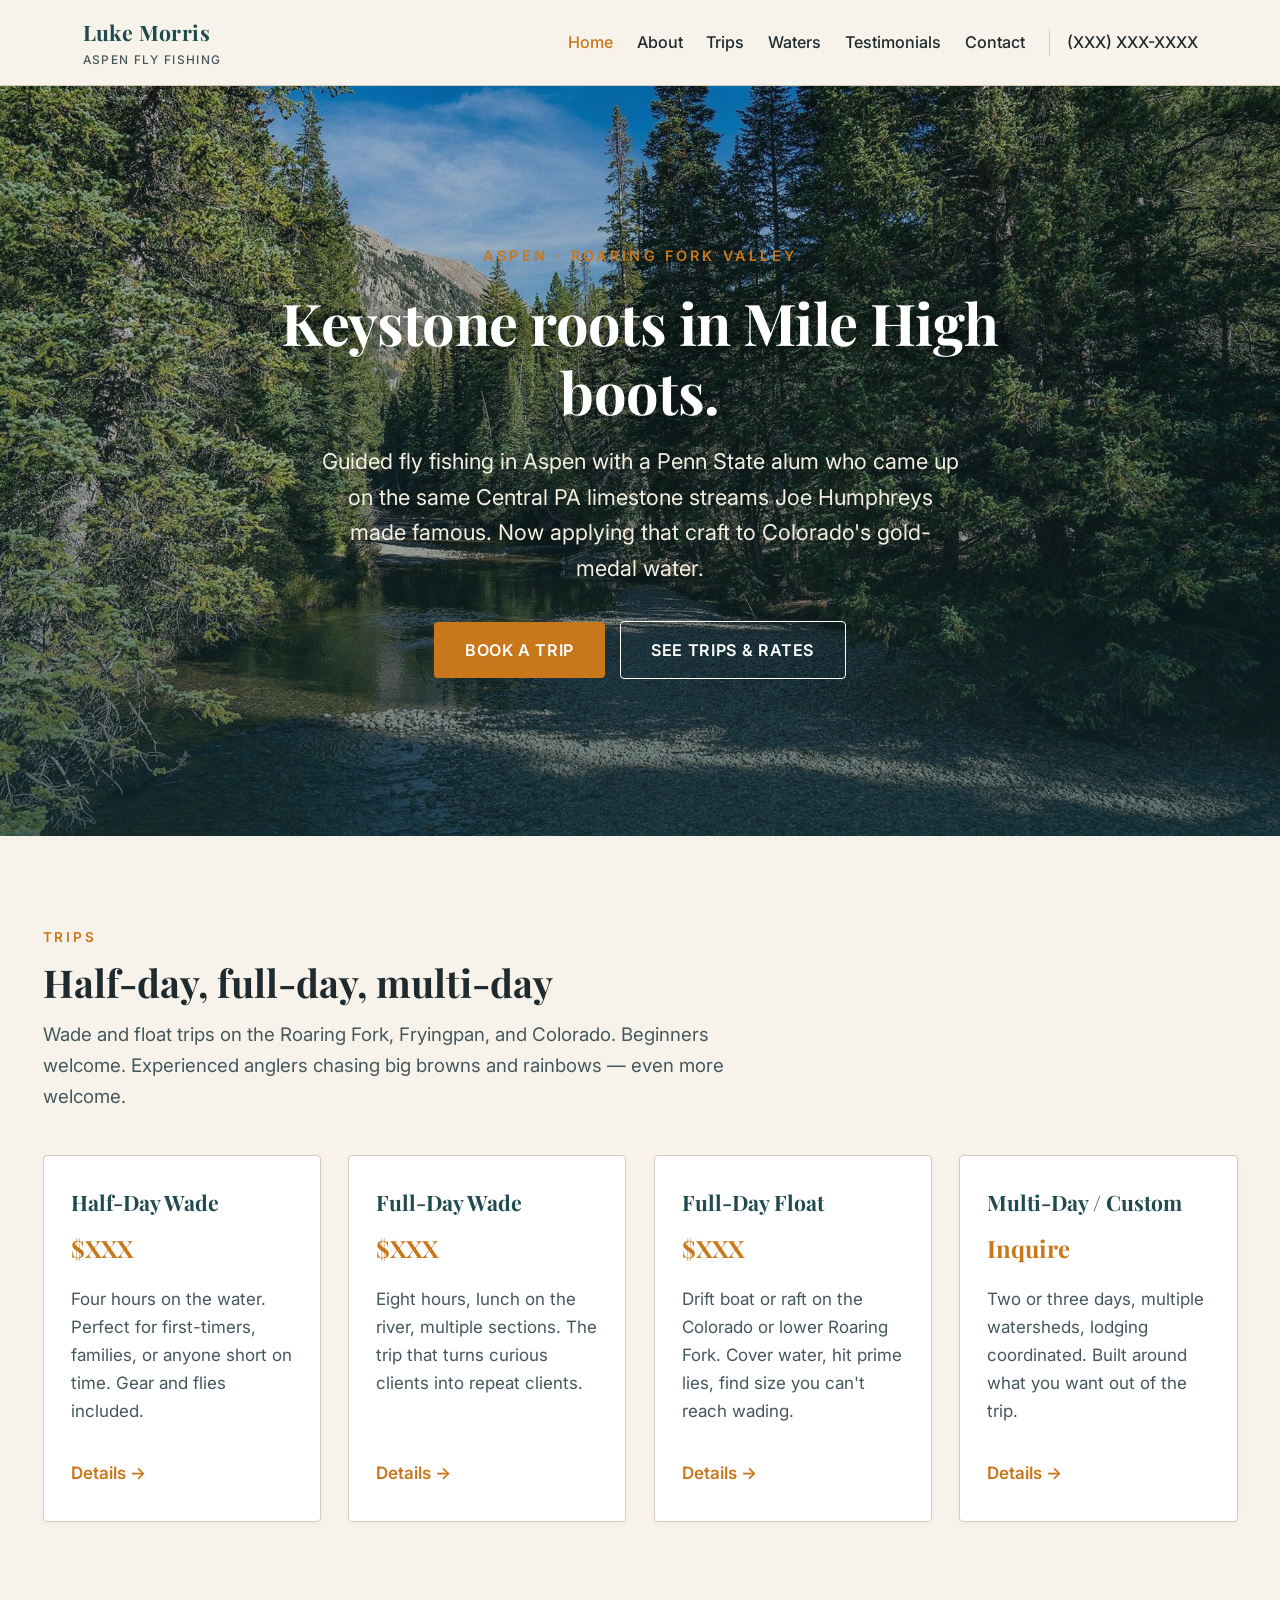
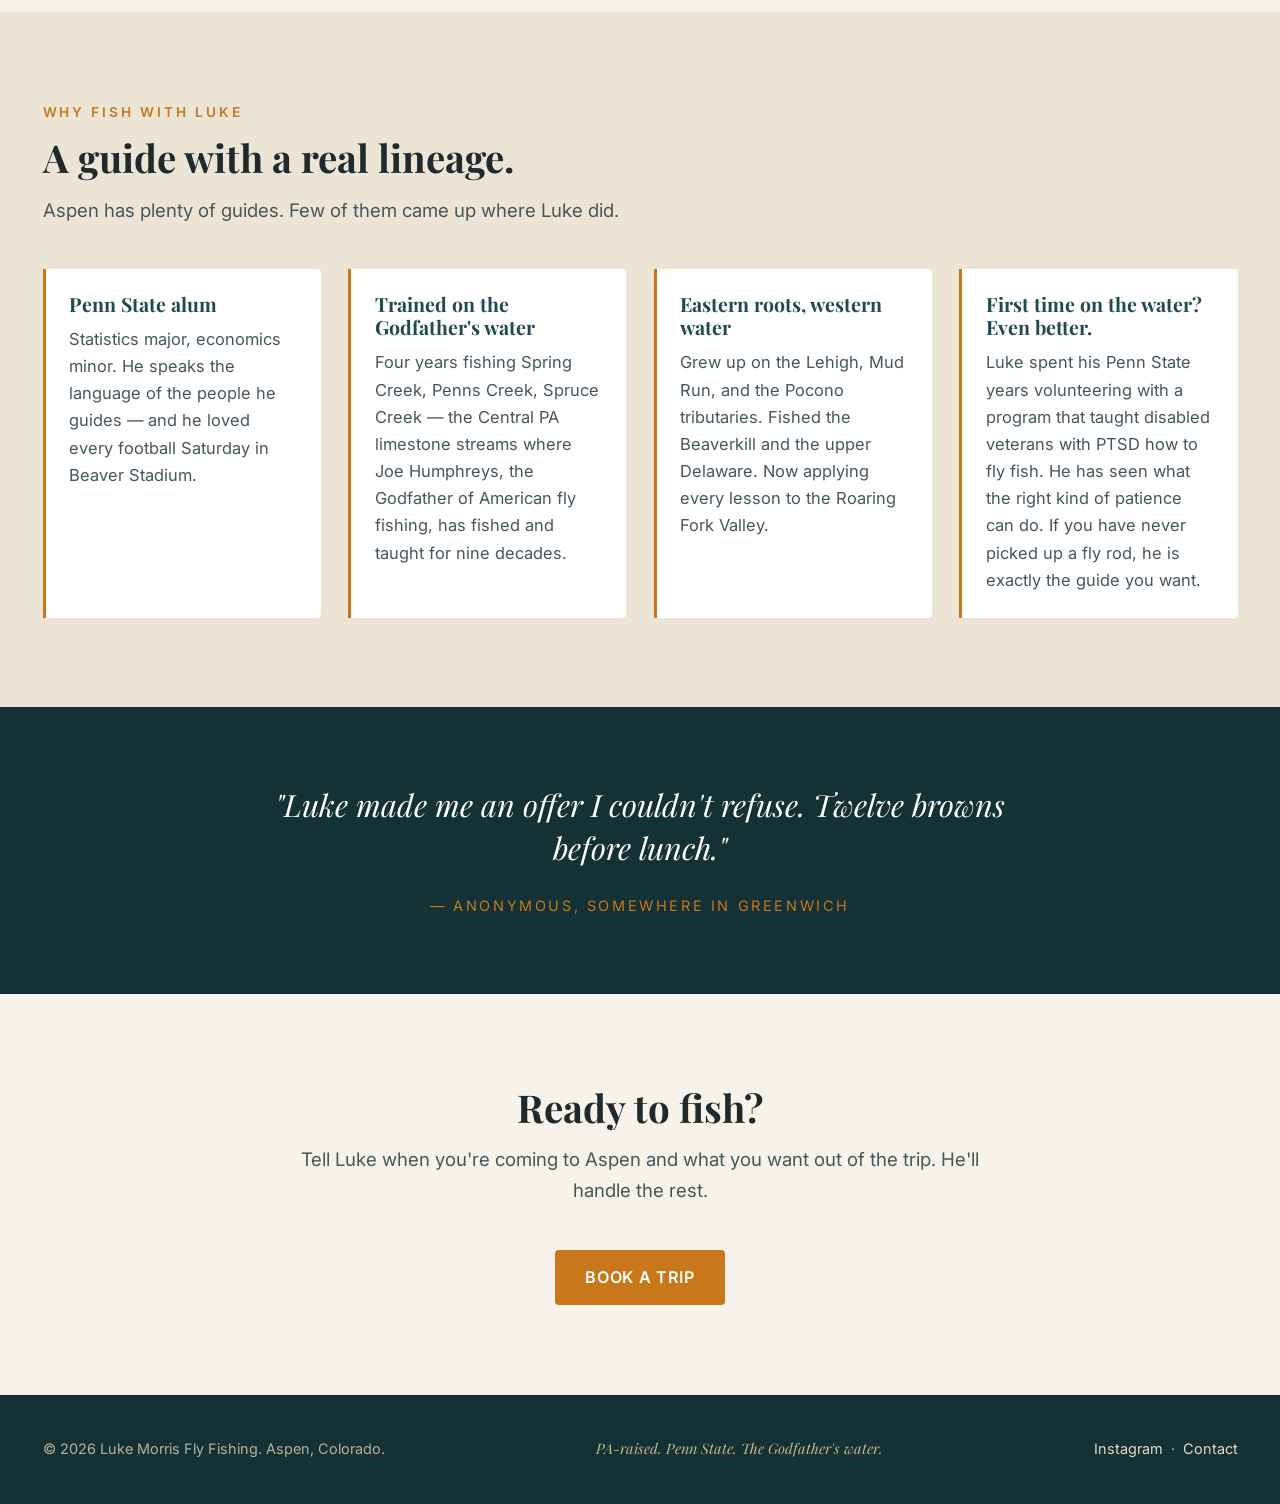
==== commit cf3f7793: "Strengthen first-timer/new-angler angle across home, about, trips — anchored in PTSD-vet teaching cr" ====
--- a/index.html
+++ b/index.html
@@ -94,8 +94,8 @@
         <p>Grew up on the Lehigh, Mud Run, and the Pocono tributaries. Fished the Beaverkill and the upper Delaware. Now applying every lesson to the Roaring Fork Valley.</p>
       </div>
       <div class="reason">
-        <h3>Built for the long game</h3>
-        <p>Patient with new anglers. Relentless with experienced ones. The kind of guide you book once and then keep on speed dial.</p>
+        <h3>First time on the water? Even better.</h3>
+        <p>Luke spent his Penn State years volunteering with a program that taught disabled veterans with PTSD how to fly fish. He has seen what the right kind of patience can do. If you have never picked up a fly rod, he is exactly the guide you want.</p>
       </div>
     </div>
   </div>
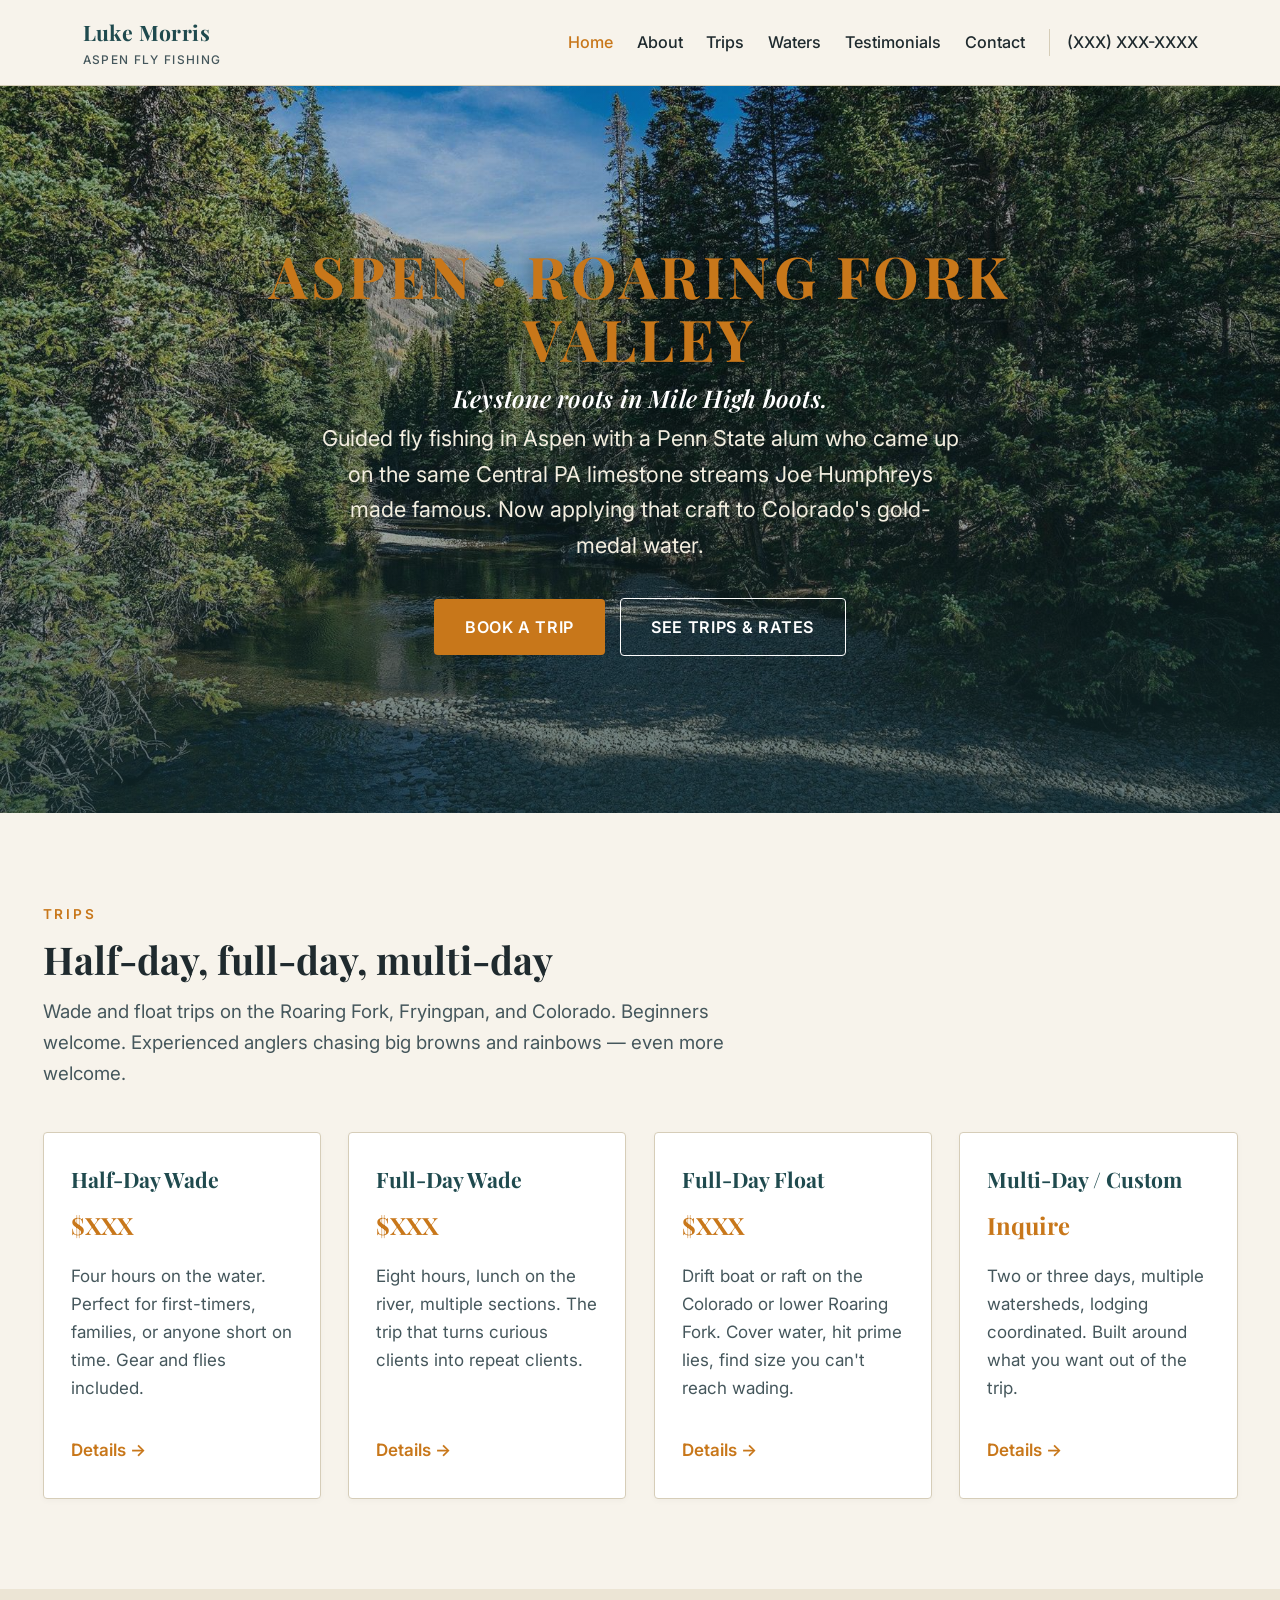
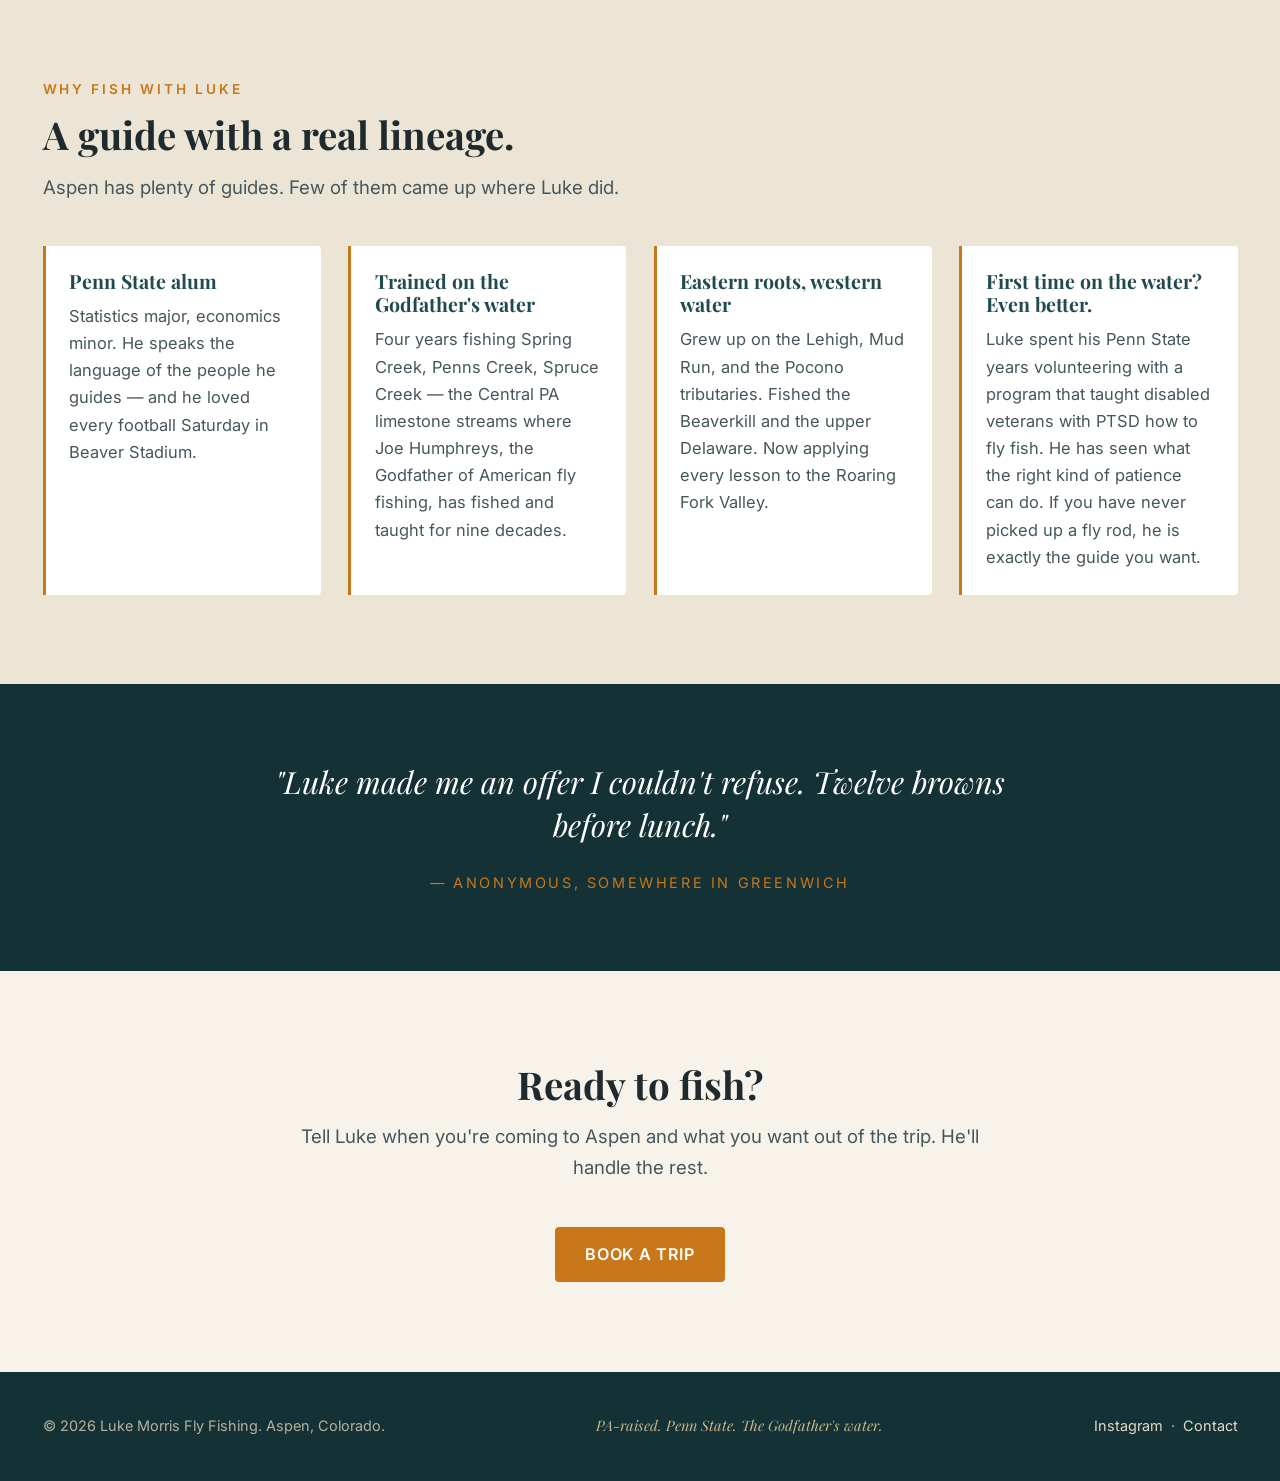
==== commit 899c2098: "Cache-bust CSS link with ?v=20260511a so updated hero hierarchy takes effect for returning visitors" ====
--- a/index.html
+++ b/index.html
@@ -8,7 +8,7 @@
 <link rel="preconnect" href="https://fonts.googleapis.com">
 <link rel="preconnect" href="https://fonts.gstatic.com" crossorigin>
 <link href="https://fonts.googleapis.com/css2?family=Playfair+Display:wght@600;700&family=Inter:wght@400;500;600;700&display=swap" rel="stylesheet">
-<link rel="stylesheet" href="css/styles.css">
+<link rel="stylesheet" href="css/styles.css?v=20260511a">
 </head>
 <body>
 
--- a/css/styles.css
+++ b/css/styles.css
@@ -162,15 +162,21 @@
   color: #fff;
   text-shadow: 0 2px 18px rgba(0,0,0,0.35);
   margin-bottom: 0.3em;
+  font-size: clamp(1.1rem, 1.9vw, 1.6rem);
+  font-style: italic;
+  font-weight: 600;
+  letter-spacing: 0.01em;
 }
 .hero .eyebrow {
-  font-family: var(--font-body);
-  font-size: 0.85rem;
-  letter-spacing: 0.22em;
-  text-transform: uppercase;
-  font-weight: 600;
+  font-family: var(--font-display);
+  font-size: clamp(1.8rem, 4.5vw, 3.4rem);
+  letter-spacing: 0.06em;
+  text-transform: uppercase;
+  font-weight: 700;
   color: var(--color-accent);
-  margin-bottom: 1.2rem;
+  margin-bottom: 0.8rem;
+  line-height: 1.1;
+  text-shadow: 0 2px 18px rgba(0,0,0,0.4);
 }
 .hero p.lede {
   font-size: clamp(1.05rem, 1.7vw, 1.3rem);
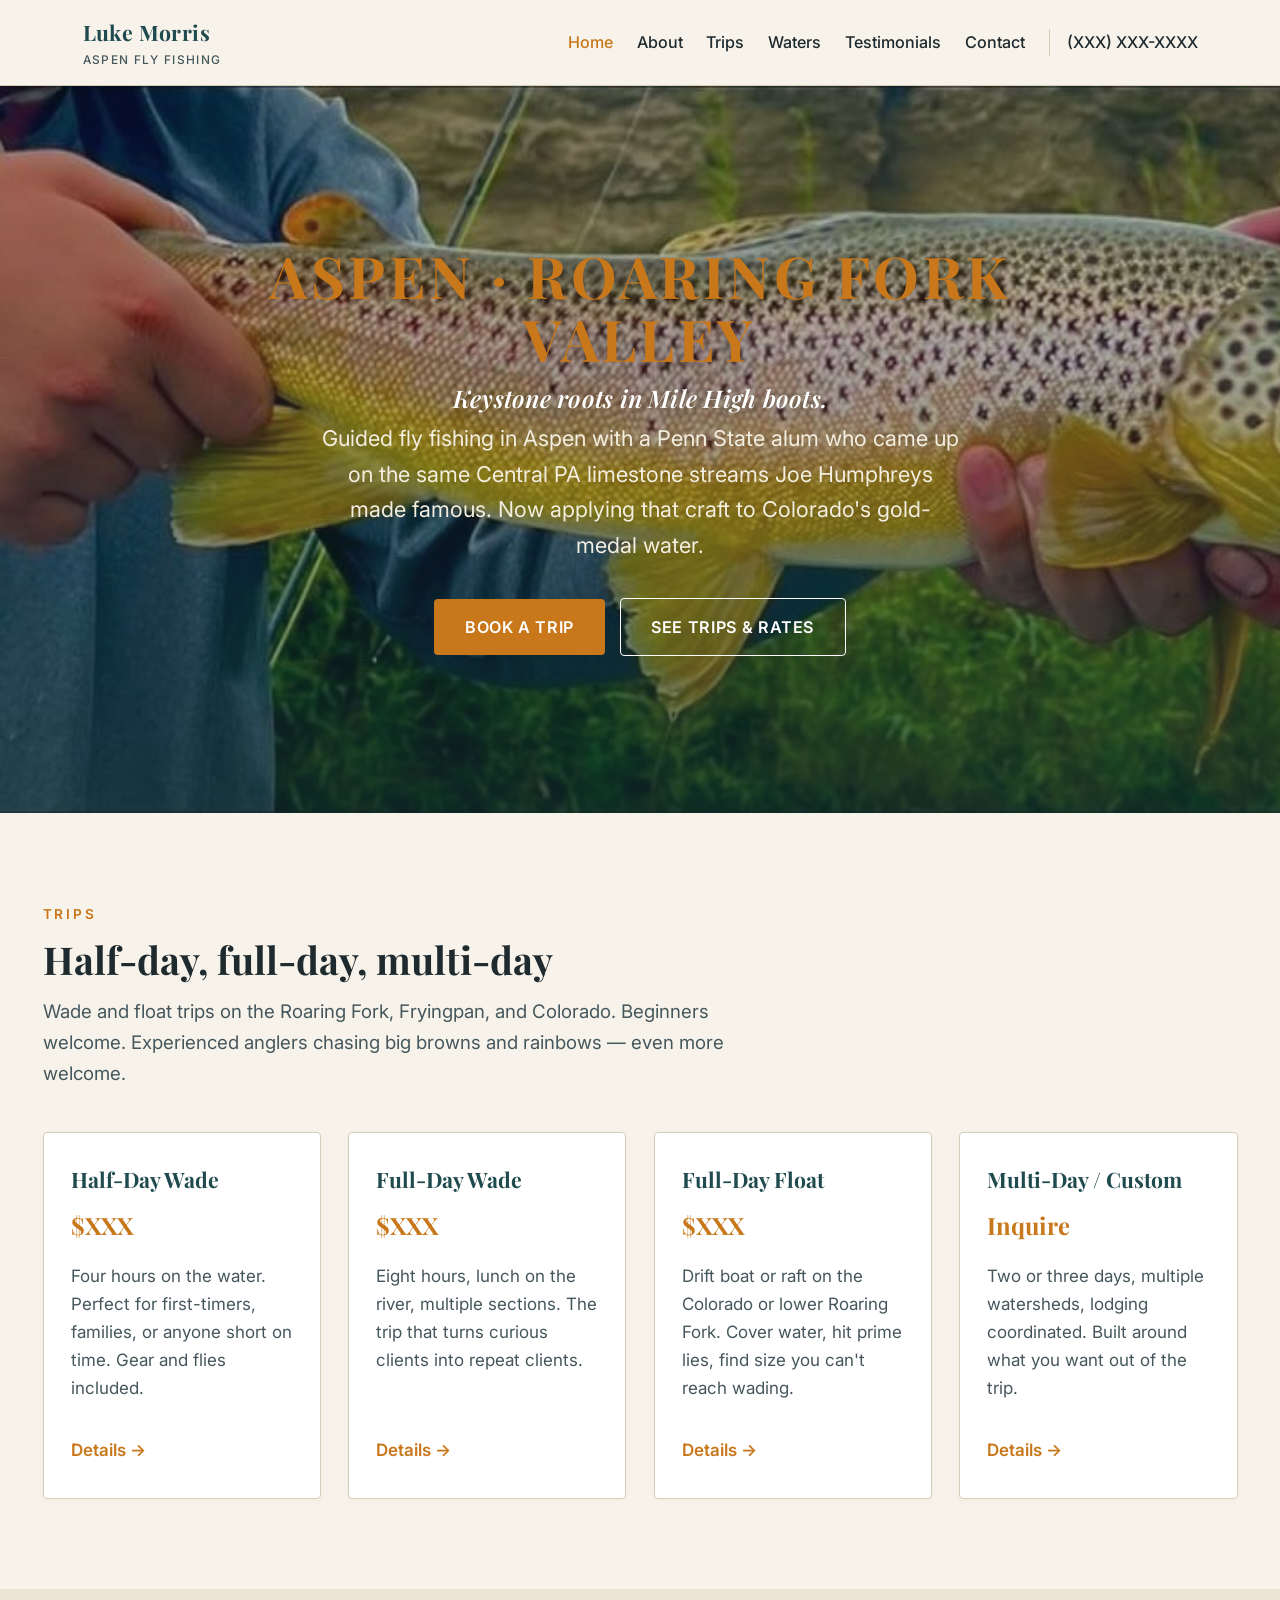
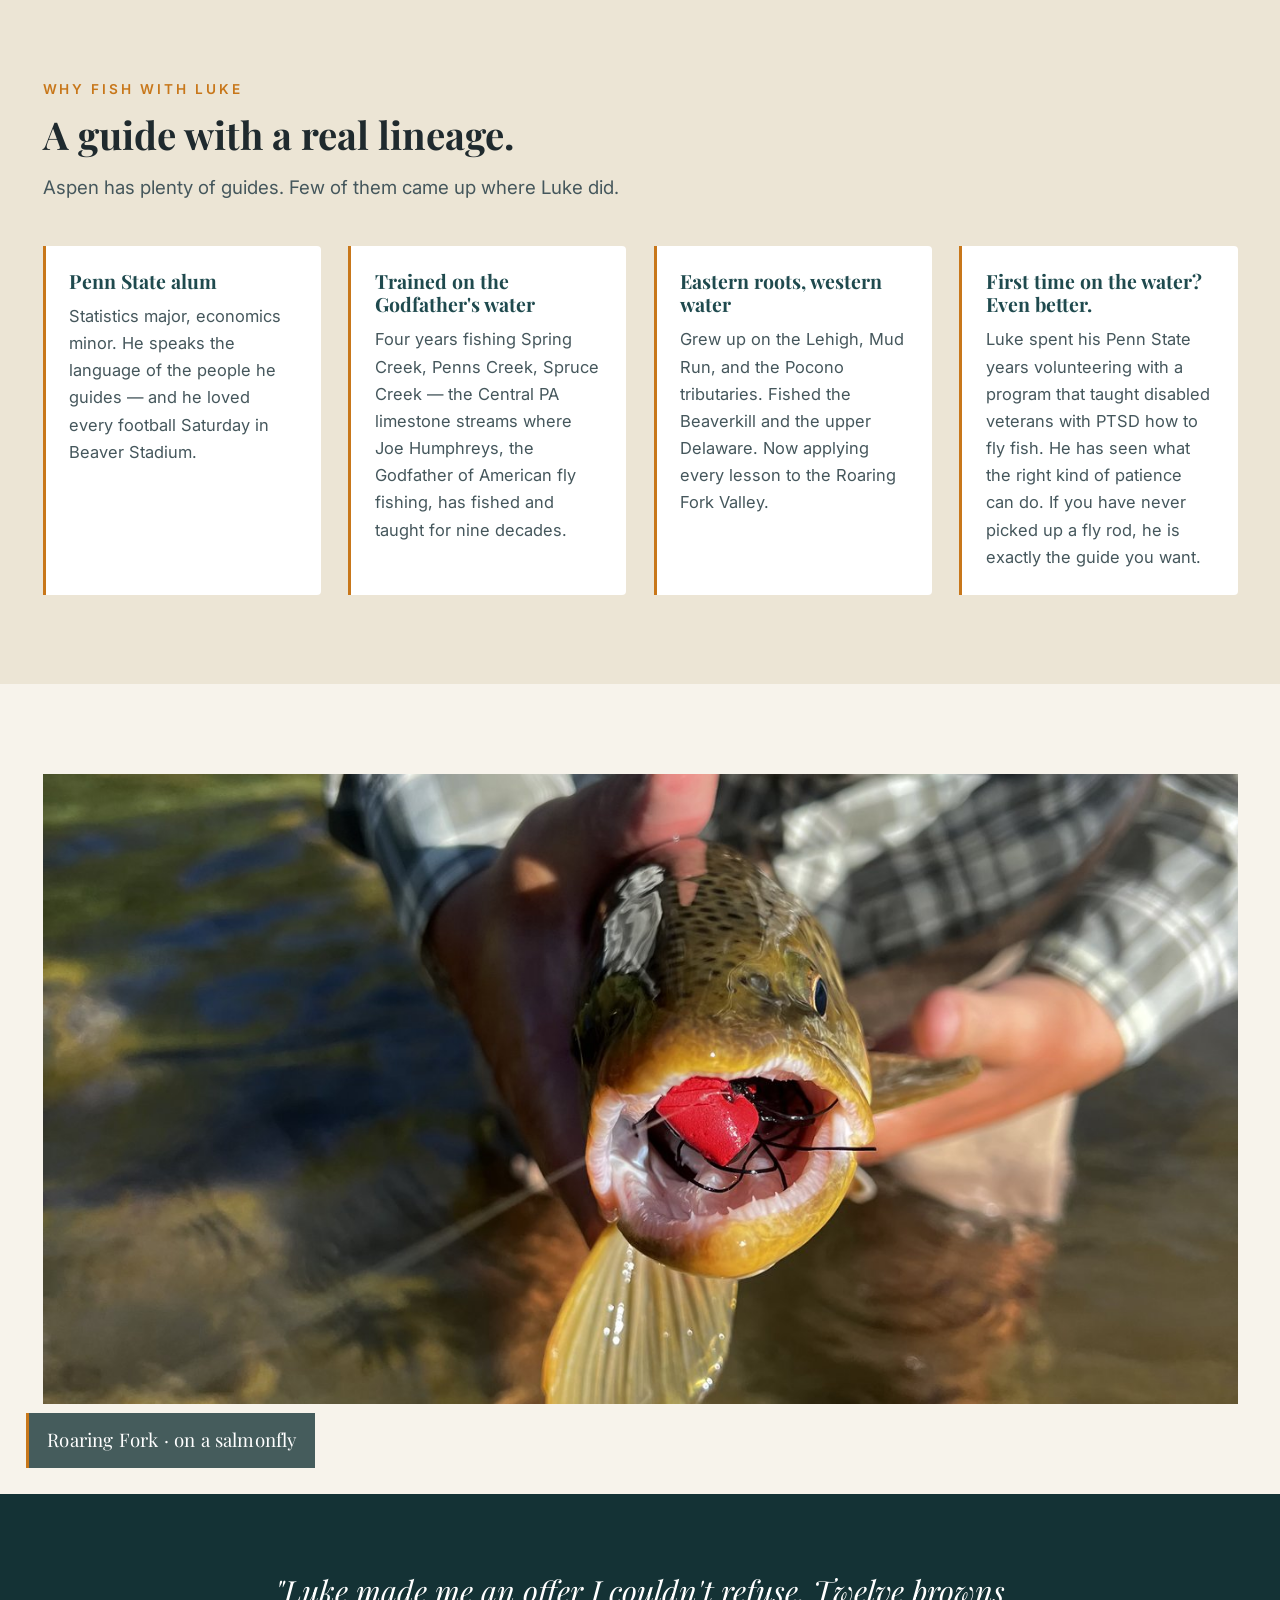
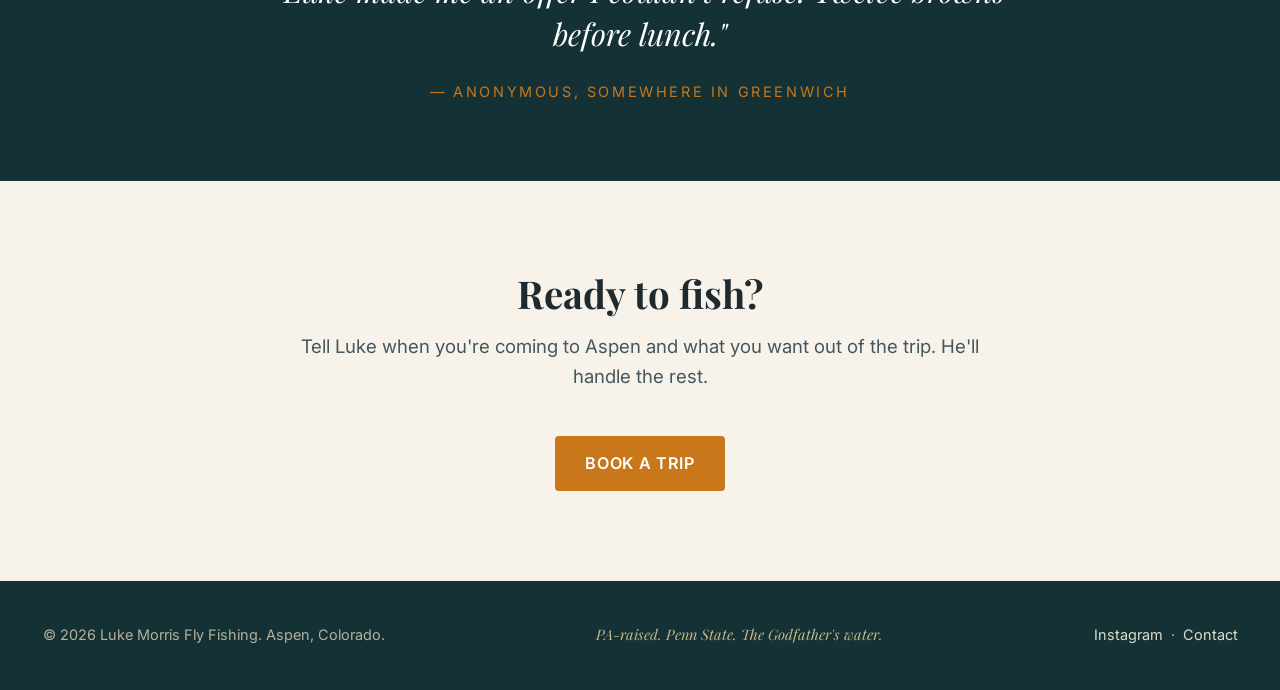
==== commit f660a742: "Integrate Luke's real photos into the site - New hero: trophy brown trout w/ red streamer (replaces " ====
--- a/index.html
+++ b/index.html
@@ -1,4 +1,4 @@
-﻿<!doctype html>
+<!doctype html>
 <html lang="en">
 <head>
 <meta charset="utf-8">
@@ -8,7 +8,7 @@
 <link rel="preconnect" href="https://fonts.googleapis.com">
 <link rel="preconnect" href="https://fonts.gstatic.com" crossorigin>
 <link href="https://fonts.googleapis.com/css2?family=Playfair+Display:wght@600;700&family=Inter:wght@400;500;600;700&display=swap" rel="stylesheet">
-<link rel="stylesheet" href="css/styles.css?v=20260511a">
+<link rel="stylesheet" href="css/styles.css?v=20260514a">
 </head>
 <body>
 
@@ -101,6 +101,10 @@
   </div>
 </section>
 
+<section class="full-photo">
+  <img src="images/luke/trout-stonefly-eat.jpg" alt="Wild trout taking a red salmonfly pattern on a Colorado stream — guided by Luke Morris">
+  <div class="full-photo-caption">Roaring Fork &middot; on a salmonfly</div>
+</section>
 <section class="pullquote">
   <blockquote>
     "Luke made me an offer I couldn't refuse. Twelve browns before lunch."
--- a/css/styles.css
+++ b/css/styles.css
@@ -443,3 +443,94 @@
 }
 .footer-wrap a { color: #e2dbc8; }
 .footer-wrap .footer-tag { font-style: italic; color: #c8b88a; font-family: var(--font-display); }
+
+/* ---------- Luke real-photo blocks (added 2026-05) ---------- */
+.portrait-block {
+  display: grid;
+  grid-template-columns: minmax(0, 380px) 1fr;
+  gap: clamp(1.5rem, 3vw, 2.5rem);
+  max-width: var(--max-w);
+  margin: 0 auto;
+  padding: clamp(2rem, 4vw, 3rem) var(--pad-x);
+  align-items: start;
+}
+.portrait-block img {
+  width: 100%;
+  border-radius: var(--radius);
+  box-shadow: 0 4px 28px rgba(20,50,53,0.18);
+}
+.portrait-block .portrait-caption {
+  font-family: var(--font-body);
+  font-size: 0.78rem;
+  letter-spacing: 0.18em;
+  text-transform: uppercase;
+  color: var(--color-ink-soft);
+  margin-top: 0.8rem;
+}
+.portrait-block .portrait-text h2 {
+  margin-top: 0;
+}
+@media (max-width: 720px) {
+  .portrait-block { grid-template-columns: 1fr; }
+}
+
+.full-photo {
+  position: relative;
+  overflow: hidden;
+}
+.full-photo img {
+  width: 100%;
+  max-height: 70vh;
+  object-fit: cover;
+}
+.full-photo .full-photo-caption {
+  position: absolute;
+  bottom: 1.5rem;
+  left: 1.5rem;
+  background: rgba(20,50,53,0.78);
+  color: #fff;
+  padding: 0.7rem 1.1rem;
+  font-family: var(--font-display);
+  font-size: 1.1rem;
+  letter-spacing: 0.01em;
+  border-left: 3px solid var(--color-accent);
+}
+
+.photo-row {
+  display: grid;
+  grid-template-columns: 1fr 1fr;
+  gap: 1rem;
+  max-width: var(--max-w);
+  margin: 0 auto;
+  padding: 0 var(--pad-x) clamp(2rem, 4vw, 3rem);
+}
+.photo-row img {
+  width: 100%;
+  height: 100%;
+  object-fit: cover;
+  border-radius: var(--radius);
+  box-shadow: 0 4px 18px rgba(20,50,53,0.12);
+}
+@media (max-width: 720px) {
+  .photo-row { grid-template-columns: 1fr; }
+}
+
+.accent-photo {
+  max-width: var(--max-w);
+  margin: 0 auto clamp(2rem, 4vw, 3rem);
+  padding: 0 var(--pad-x);
+}
+.accent-photo figure { margin: 0; }
+.accent-photo img {
+  width: 100%;
+  border-radius: var(--radius);
+  box-shadow: 0 4px 18px rgba(20,50,53,0.12);
+}
+.accent-photo figcaption {
+  font-family: var(--font-body);
+  font-size: 0.85rem;
+  font-style: italic;
+  color: var(--color-ink-soft);
+  margin-top: 0.6rem;
+  text-align: center;
+}
